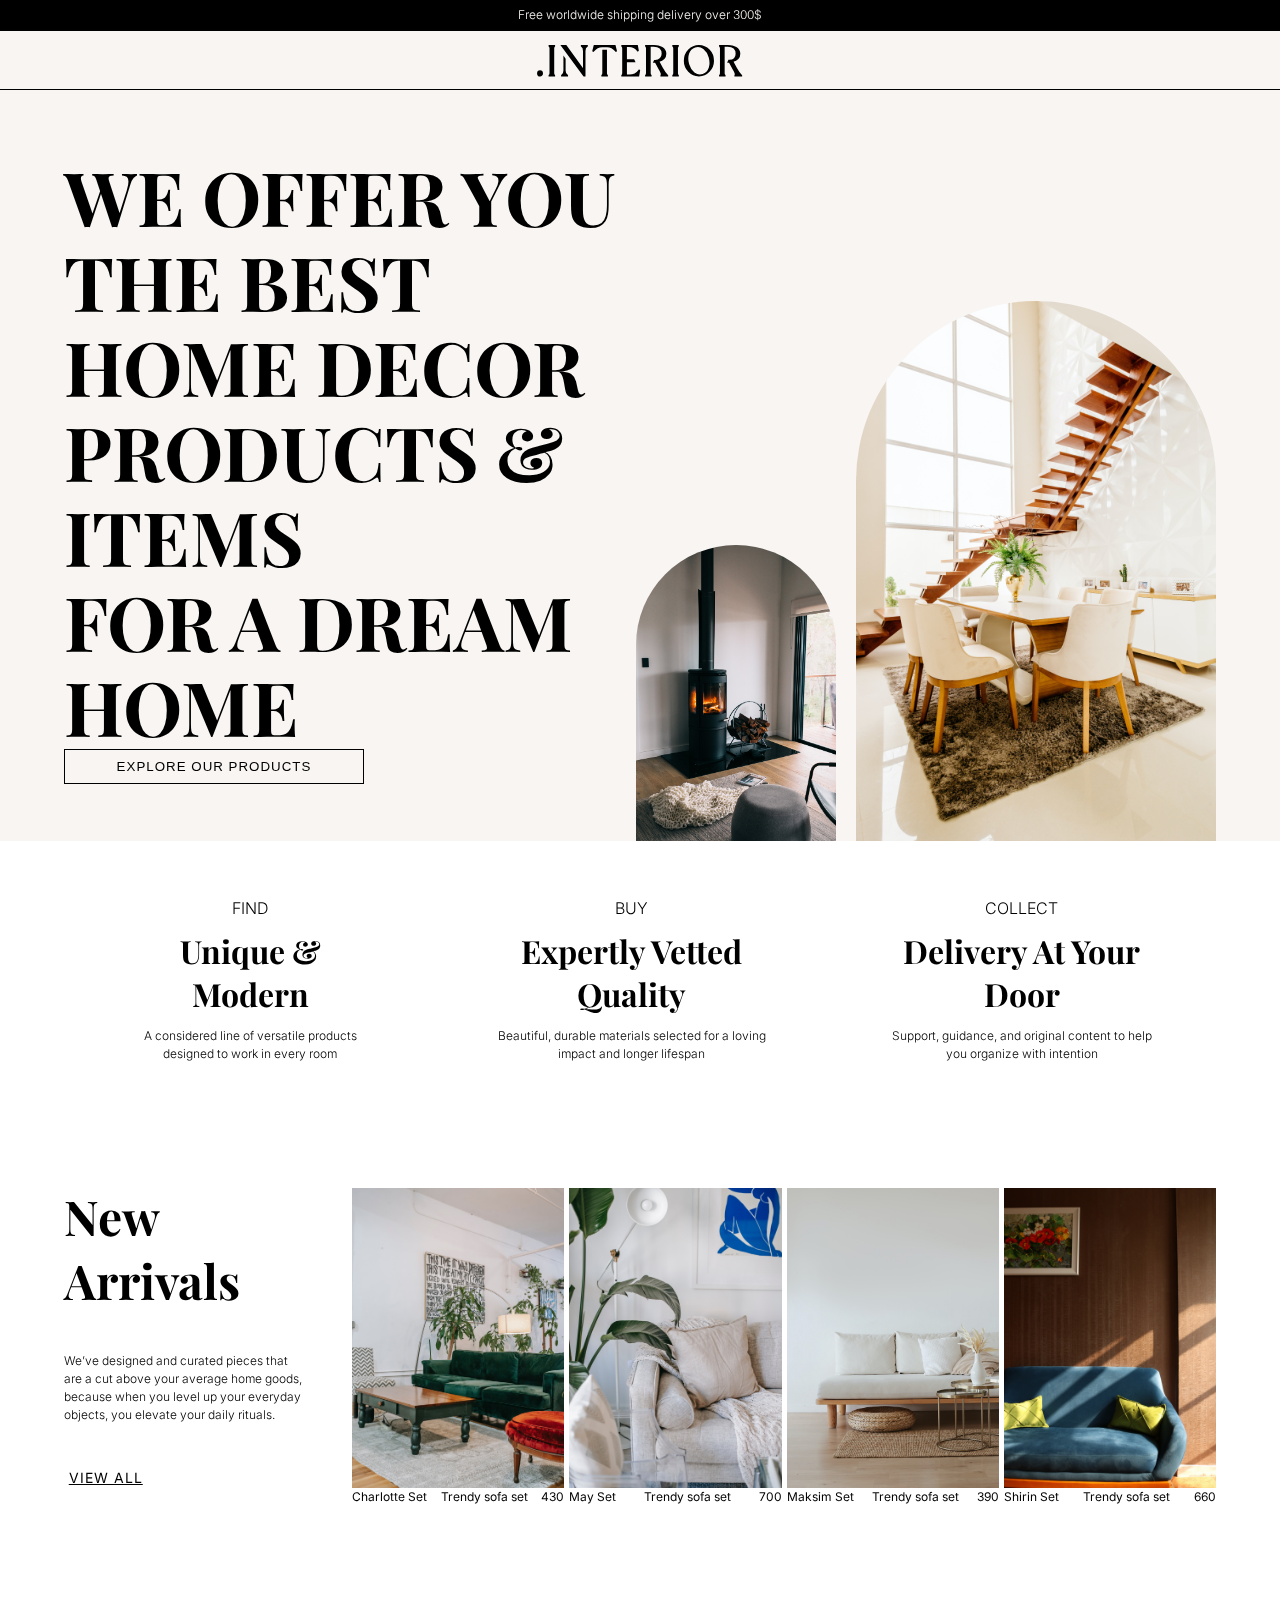
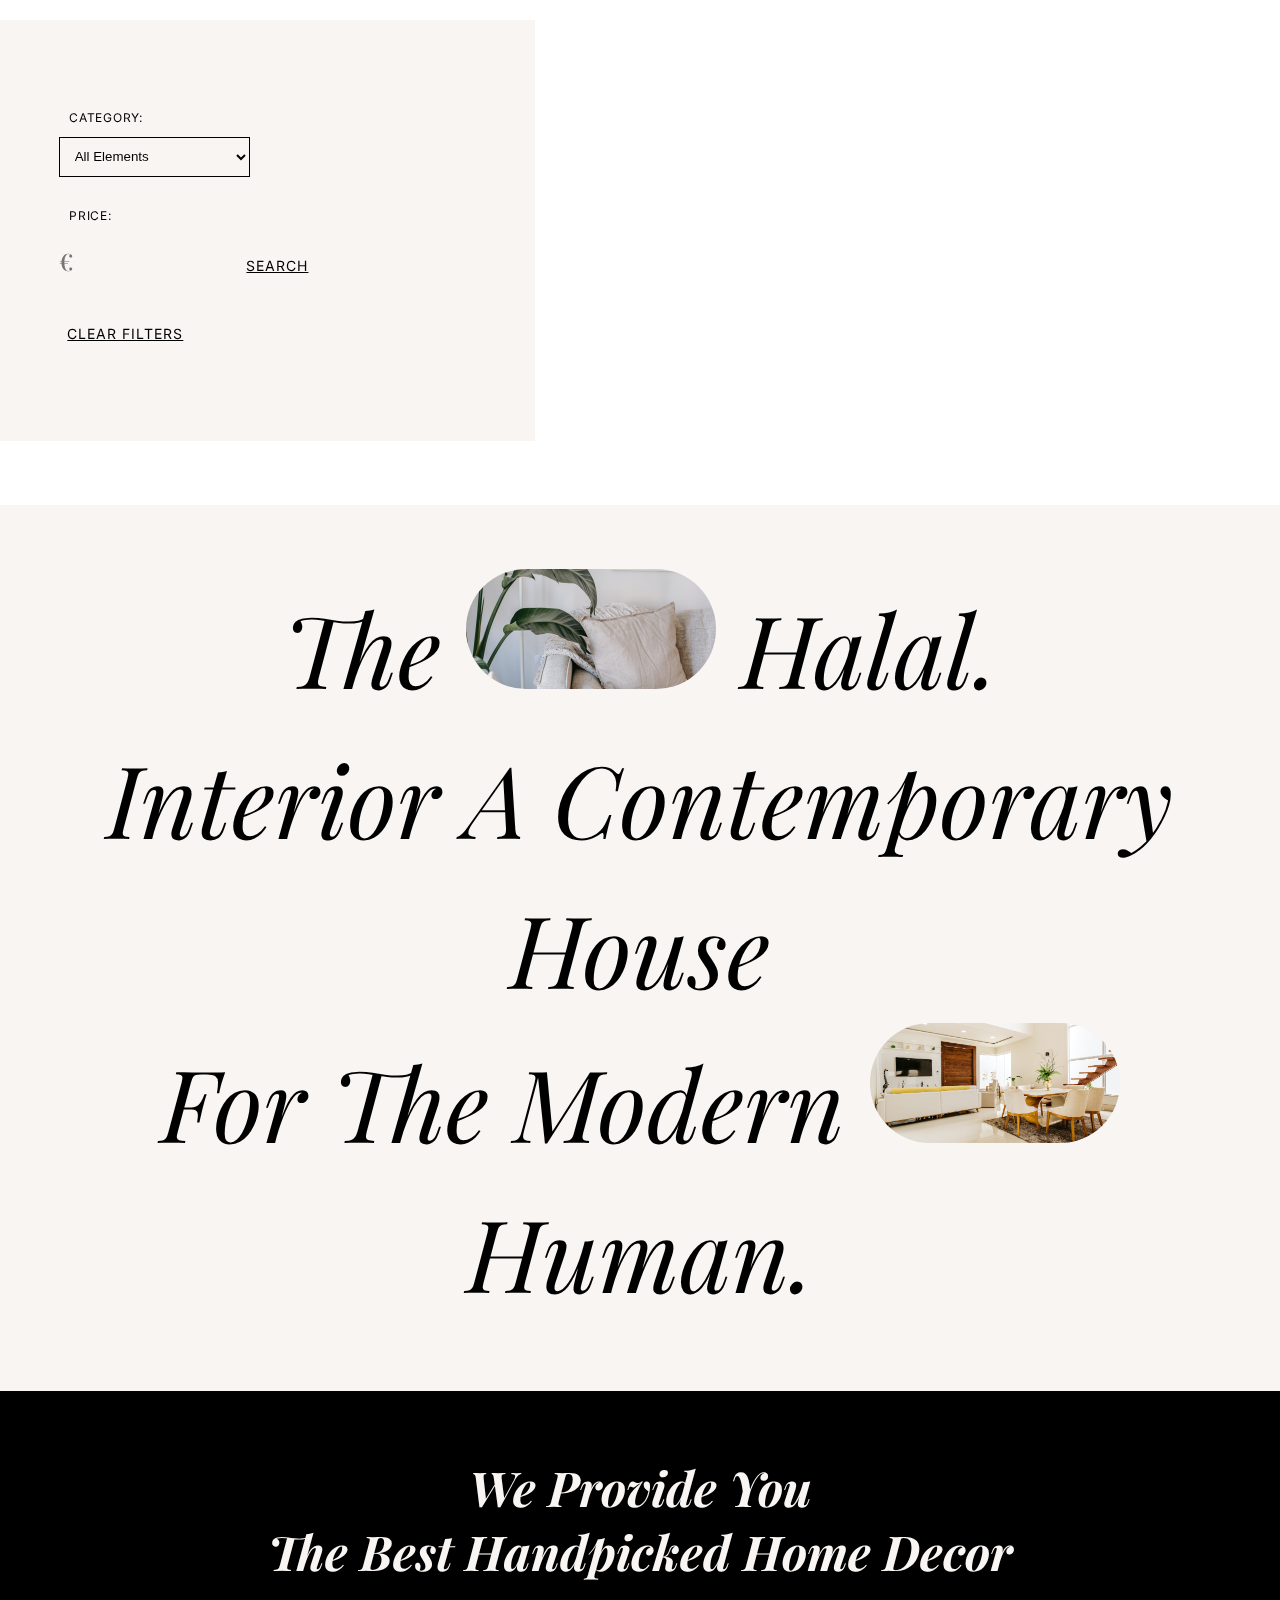
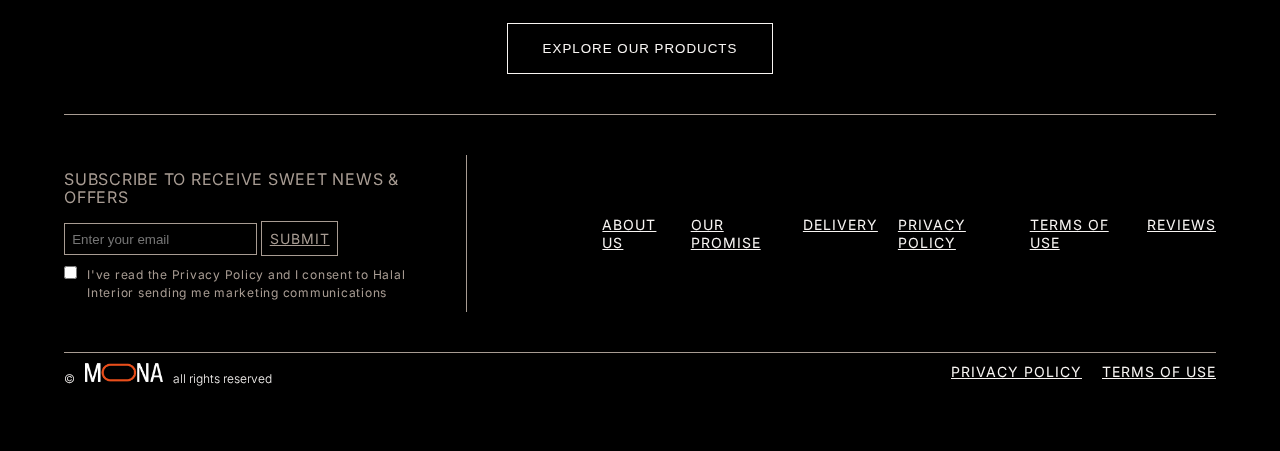
==== project/index.html @ 543598f4 "add advances in responsive and JS" ====
<!DOCTYPE html>
<html lang="en">

<head>
    <meta charset="UTF-8">
    <meta name="viewport" content="width=device-width, initial-scale=1.0">
    <title>.INTERIOR</title>
    <link rel="stylesheet" href="./styles.css">
    <link rel="preconnect" href="https://fonts.googleapis.com">
    <link rel="preconnect" href="https://fonts.gstatic.com" crossorigin>
    <link href="https://fonts.googleapis.com/css2?family=Playfair+Display:ital,wght@0,500;0,600;1,600&display=swap"
        rel="stylesheet">
    <link rel="preconnect" href="https://fonts.googleapis.com">
    <link rel="preconnect" href="https://fonts.gstatic.com" crossorigin>
    <link href="https://fonts.googleapis.com/css2?family=Inter:wght@100;200;300;400;500;600;700;800;900&display=swap"
        rel="stylesheet">
</head>

<body>

    <header id="header">
        <div id="preheader">
            <p>Free worldwide shipping delivery over 300$</p>
        </div>
        <div id="header-menu">
            <img id="interior-logo" src="./assets/img/Logo/Logo.svg" alt=".Interior-logo">
        </div>
    </header>
 
    <section class="sections" id="main-claim">
        <div id="main-claim-texts">
            <h1>We offer you <br> the best home decor products & items <br> for a dream home</h1>
            <button class="button-a">Explore our products</button>
        </div>
        <div id="main-claim-images">
            <div class="main-claim-img">
                <img class="main-claim-image" id="mc-image-01" src="./assets/img/product-img/acc-for-the-room/pexels-rachel-claire-4825713.jpg "
                alt="arch-image-01">
            </div>
            
            <img class="main-claim-image" src="./assets/img/product-img/kitchem-items/pexels-jonathan-borba-5570224.jpg" alt="arch-image-02">
        </div>
    </section>

    <section class="sections" id="section-principles">
        <div id="principle-01" class="principle">
            <p class="principle-main-title">Find</p>
            <h3 class="principle-h3">Unique & modern</h3>
            <p class="principle-p">A considered line of versatile products designed to work in every room</p>
        </div>
        <div id="principle-02" class="principle">
            <p class="principle-main-title">Buy</p>
            <h3 class="principle-h3">Expertly vetted quality</h3>
            <p class="principle-p">Beautiful, durable materials selected for a loving impact and longer lifespan</p>
        </div>
        <div id="principle-03" class="principle">
            <p class="principle-main-title">Collect</p>
            <h3 class="principle-h3">Delivery at your door</h3>
            <p class="principle-p">Support, guidance, and original content to help you organize with intention</p>
        </div>
    </section>

    <section class="sections" id="new-arrivals">
        <div id="na-section-title">
            <h2>New Arrivals</h2>
            <p>We’ve designed and curated pieces that are a cut above your average home goods, because when you level up
                your everyday objects, you elevate your daily rituals.</p>
            <button class="filter-button">VIEW ALL</button>
        </div>

        <div id="new-arrivals-products">
            <!-- <div class="product">
                <img class="product-image" src="./assets/img/pexels-jonathan-borba-5570224.jpg" alt="">
                <div class="mascara"></div>
                <div class="product-info">
                    <p class="name">Product Name</p>
                    <p class="category">product category</p>
                    <p class="price">product price</p>
                </div>
            </div>
            <div class="product">
                <img class="product-image" src="./assets/img/pexels-jonathan-borba-5570224.jpg" alt="">
                <div class="mascara"></div>
                <div class="product-info">
                    <p class="name">Product Name</p>
                    <p class="category">product category</p>
                    <p class="price">product price</p>
                </div>
            </div>
            <div class="product">
                <img class="product-image" src="./assets/img/pexels-jonathan-borba-5570224.jpg" alt="">
                <div class="mascara"></div>
                <div class="product-info">
                    <p class="name">Product Name</p>
                    <p class="category">product category</p>
                    <p class="price">product price</p>
                </div>
            </div>
            <div class="product">
                <img class="product-image" src="./assets/img/pexels-jonathan-borba-5570224.jpg" alt="">
                <div class="mascara"></div>
                <div class="product-info">
                    <p class="name">Product Name</p>
                    <p class="category">product category</p>
                    <p class="price">product price</p>
                </div>
            </div> -->
        </div>
    </section>

    <section class="sections" id="products-filter">
        <div id="filter-menu">
            <div id="category-filter" class="filter-menu-element">
                <p class="filter-name">Category:</p>
                <section>
                    <select name="Select-Category" id="select-category">
                        <option value="all-elements" class="filter-element">All Elements</option>
                        <option value="Trendy sofa set" class="filter-element">Trendy sofa set</option>
                        <option value="Minimal & modern chairs" class="filter-element">Minimal & modern chairs</option>
                        <option value="Accessories for the room" class="filter-element">Accessories for the room</option>
                        <option value="Kitchen items" class="filter-element">Kitchen items</option>
                        <option value="Outdoor decor" class="filter-element">Outdoor decor</option>
                    </select>
                </section>
            </div>
            <div id="price-filter" class="filter-menu-element">
                <p class="filter-name">Price:</p>
                <input type="number" id="price-input" placeholder="€" min="0">
                <button class="filter-button" id="search-button">Search</button>
            </div>
            <div id="clear-filter" class="filter-menu-element">
                <button class="filter-button">Clear Filters</button>
            </div>
        </div>
        <div id="filter-products">

            <!-- <div class="product">
                <img class="product-image" src="./assets/img/pexels-jonathan-borba-5570224.jpg" alt="">
                <div class="mascara"></div>
                <div class="product-info">
                    <p class="name">Product Name</p>
                    <p class="category">product category</p>
                    <p class="price">product price</p>
                </div>
            </div>

            <div class="product">
                <img class="product-image" src="./assets/img/pexels-jonathan-borba-5570224.jpg" alt="">
                <div class="mascara"></div>
                <div class="product-info">
                    <p class="name">Product Name</p>
                    <p class="category">product category</p>
                    <p class="price">product price</p>
                </div>
            </div>

            <div class="product">
                <img class="product-image" src="./assets/img/pexels-jonathan-borba-5570224.jpg" alt="">
                <div class="mascara"></div>
                <div class="product-info">
                    <p class="name">Product Name</p>
                    <p class="category">product category</p>
                    <p class="price">product price</p>
                </div>
            </div>

            <div class="product">
                <img class="product-image" src="./assets/img/pexels-jonathan-borba-5570224.jpg" alt="">
                <div class="mascara"></div>
                <div class="product-info">
                    <p class="name">Product Name</p>
                    <p class="category">product category</p>
                    <p class="price">product price</p>
                </div>
            </div>

            <div class="product">
                <img class="product-image" src="./assets/img/pexels-jonathan-borba-5570224.jpg" alt="">
                <div class="mascara"></div>
                <div class="product-info">
                    <p class="name">Product Name</p>
                    <p class="category">product category</p>
                    <p class="price">product price</p>
                </div>
            </div>

            <div class="product">
                <img class="product-image" src="./assets/img/pexels-jonathan-borba-5570224.jpg" alt="">
                <div class="mascara"></div>
                <div class="product-info">
                    <p class="name">Product Name</p>
                    <p class="category">product category</p>
                    <p class="price">product price</p>
                </div>
            </div>

            <div class="product">
                <img class="product-image" src="./assets/img/pexels-jonathan-borba-5570224.jpg" alt="">
                <div class="mascara"></div>
                <div class="product-info">
                    <p class="name">Product Name</p>
                    <p class="category">product category</p>
                    <p class="price">product price</p>
                </div>
            </div>

            <div class="product">
                <img class="product-image" src="./assets/img/pexels-jonathan-borba-5570224.jpg" alt="">
                <div class="mascara"></div>
                <div class="product-info">
                    <p class="name">Product Name</p>
                    <p class="category">product category</p>
                    <p class="price">product price</p>
                </div>
            </div>

            <div class="product">
                <img class="product-image" src="./assets/img/pexels-jonathan-borba-5570224.jpg" alt="">
                <div class="mascara"></div>
                <div class="product-info">
                    <p class="name">Product Name</p>
                    <p class="category">product category</p>
                    <p class="price">product price</p>
                </div>
            </div>

            <div class="product">
                <img class="product-image" src="./assets/img/pexels-jonathan-borba-5570224.jpg" alt="">
                <div class="mascara"></div>
                <div class="product-info">
                    <p class="name">Product Name</p>
                    <p class="category">product category</p>
                    <p class="price">product price</p>
                </div>
            </div>

            <div class="product">
                <img class="product-image" src="./assets/img/pexels-jonathan-borba-5570224.jpg" alt="">
                <div class="mascara"></div>
                <div class="product-info">
                    <p class="name">Product Name</p>
                    <p class="category">product category</p>
                    <p class="price">product price</p>
                </div>
            </div>

            <div class="product">
                <img class="product-image" src="./assets/img/pexels-jonathan-borba-5570224.jpg" alt="">
                <div class="mascara"></div>
                <div class="product-info">
                    <p class="name">Product Name</p>
                    <p class="category">product category</p>
                    <p class="price">product price</p>
                </div>
            </div> -->

        </div>
    </section>

    <!-- <section class="sections" id="categories-hover"> -->
        <!-- para más tarde -->
    <!-- </section> -->

    <section class="sections" id="text-n-images">
        <p>The
            <span class="p-span">
                <img class="span-image" src="./assets/img/product-img/trendy-sofa-set/pexels-charlotte-may-5825720.jpg" alt="">
            </span>
            Halal.<br> Interior A Contemporary House <br>For The Modern
            <span class="p-span">
                <img class="span-image" src="./assets/img/pexels-jonathan-borba-5570230.jpg" alt="">
            </span>
            Human.
        </p>
    </section>

    <footer>
        <div id="footer-claim">
            <h3>We provide you <br> the best handpicked home decor</h3>
            <button class="button-a">Explore our products</button>
        </div>

        <div id="footer-links">
            <div id="subscribe-group">
                <p>Subscribe to receive sweet news & offers</p>
                <div class="subscribe">
                    <input type="text" placeholder="Enter your email">
                    <!-- <button class="subscribe-button">Submit</button> -->
                    <input class="subscribe-button" type="submit" value="Submit">
                </div>
                
                <div id="privacy-confirmation">
                    <input type="checkbox">
                    <p>I've read the Privacy Policy and I consent to Halal Interior sending me marketing communications</p>
                </div>
            </div>
            <div id="links-group">
                <ul id="link-list">
                    <li class="li-element-footer"><a class="link-element-footer" href="">About Us</a></li>
                    <li class="li-element-footer"><a class="link-element-footer" href="">Our Promise</a></li>
                    <li class="li-element-footer"><a class="link-element-footer" href="">Delivery</a></li>
                    <li class="li-element-footer"><a class="link-element-footer" href="">Privacy Policy</a></li>
                    <li class="li-element-footer"><a class="link-element-footer" href="">Terms Of Use</a></li>
                    <li class="li-element-footer"><a class="link-element-footer" href="">Reviews</a></li>
                </ul>
            </div>
        </div>

        <div id="footer-end">
            <p>© <a class="moona" href="https://ohmoona.com/"><img src="/project/assets/img/moona_bl_r.png" alt=""></a>  all rights reserved</p>
            <div id="privacy-terms">
                <a href="">Privacy Policy</a>
                <a href="">Terms Of Use</a>
            </div>
        </div>

    </footer>

    <script src="./main.js"></script>
</body>

</html>
---- project/styles.css ----
* {
    box-sizing: border-box;
    margin: 0;
    padding: 0;
}

::selection {
    background: #E7FF0F;
    color: black;
}


:root {
    --cream: #f8f5f3;
    --black: #000000;
    --dark-cream: #A89C93;
    --lime: #E7FF0F;
    --transition-time: .3s;
}

#header {
    background-color: var(--cream);
    display: flex;
    flex-direction: column;
    justify-content: center;
    align-items: center;
}

#preheader {
    background-color: var(--black);
    color: var(--cream);
    padding: 0.5%;
    width: 100%;
    margin: auto;
    display: flex;
    justify-content: center;
}

#header-menu {
    padding: 1%;
    border-bottom: 1px solid var(--black);
    width: 100%;
    display: flex;
    justify-content: center;
}

.sections {
    padding: 5%;
}

#main-claim {
    display: flex;
}

h1 {
    font-family: 'Playfair Display', serif;
    font-size: 75px;
    text-transform: uppercase;
    line-height: 85px;
}

.button-a {
    padding: 1.5% 3%;
    border-radius: 0;
    background-color: transparent;
    border: 1px solid black;
    color: black;
    text-transform: uppercase;
    font-weight: 500;
    letter-spacing: 1px;
    max-width: 300px;
    transition: var(--transition-time);
}

.button-a:hover {
    cursor: pointer;
    background-color: var(--lime);
    border: 1px solid black;
    color: black;

}

#main-claim-texts {
    display: flex;
    flex-direction: column;
    justify-content: space-around;
    padding-bottom: 5%;
}

#main-claim {
    background-color: var(--cream);
    padding: 5% 5% 0 5%;
}

.main-claim-img {
    display: flex;
    justify-content: flex-end;
    align-items: flex-end;
}

#main-claim-images {
    display: flex;
    gap: 20px;
    align-items: flex-end;
}

#mc-image-01 {
    width: 200px;
}

.main-claim-image {
    width: 360px;
    border-top-left-radius: 300px;
    border-top-right-radius: 300px;
}

#section-principles {
    display: flex;
    justify-content: center;
    align-items: center;
    padding: 0 5%;
}

.principle {
    display: flex;
    flex-direction: column;
    justify-content: center;
    align-items: center;
    padding: 5%;
    gap: 12px;
}

.principle-main-title {
    font-family: 'Inter', sans-serif;
    text-transform: uppercase;
    font-size: 16px;
}

.principle-h3 {
    font-family: 'Playfair Display', serif;
    font-size: 32px;
    text-transform: capitalize;
    /* font-variant: small-caps; */
    text-align: center;
}

p {
    font-family: 'Inter', sans-serif;
    font-weight: 300;
    font-size: 12px;
    text-align: left;
    line-height: 18px;
}

.principle-p {
    font-family: 'Inter', sans-serif;
    font-weight: 300;
    font-size: 12px;
    text-align: center;
    line-height: 18px;
}

#new-arrivals {
    display: flex;
    align-items: center;
    gap: 50px;
}

h2 {
    font-family: 'Playfair Display', serif;
    font-size: 48px;
    text-transform: capitalize;
    /* font-variant: small-caps; */
    text-align: left;
}

#na-section-title {
    display: flex;
    flex-direction: column;
    gap: 40px;
    max-width: 25%;
}

#new-arrivals-products {
    display: flex;
    justify-content: space-between;
    gap: 5px;
    max-width: 75%;

}

a {
    font-family: 'Inter', sans-serif;
    font-weight: 200;
    text-transform: uppercase;
    font-size: 14px;
    text-align: left;
    line-height: 18px;
    font-weight: 400;
    letter-spacing: 1px;
    text-decoration: underline;
    color: var(--black);
}

.product {
    width: 250px;
    height: 300px;
    position: relative;
}

.product:hover {
    cursor: pointer;
}

.product-image {
    width: 100%;
    height: 100%;
    object-fit: cover;
    display: block;
}

.mascara {
    width: 100%;
    height: 0px;
    background-color: var(--lime);
    transition: .5s cubic-bezier(0, .17, 0, 1);
    position: absolute;
    bottom: 0;
    left: 0;
    z-index: 300;
    mix-blend-mode: color;
}

.product:hover .mascara {
    height: 300px;
}

.product-info {
    display: flex;
    align-items: center;
    justify-content: space-between;
}

.product-info p {
    font-weight: 400;
}

#products-filter {
    display: flex;
    gap: 25px;
    padding-left: 0;
    padding-right: 100px;
}

#select-category {
    background-color: transparent;
    border: 1px solid black;
    padding: .8em;
}

#filter-menu {
    background-color: var(--cream);
    padding: 5%;
    /* width: 1000px; */
    min-width: 420px;
    height: 100%;
}

.filter-menu-element {
    margin: 30px 0;
}

.filter-button {
    font-family: 'Inter', sans-serif;
    font-weight: 200;
    text-transform: uppercase;
    font-size: 14px;
    text-align: left;
    line-height: 18px;
    font-weight: 400;
    letter-spacing: 1px;
    text-decoration: underline;
    color: var(--black);
    border-style: none;
    background-color: transparent;
    padding: 2%;
    transition: var(--transition-time);
}

.filter-button:hover {
    cursor: pointer;
    transform: translateY(-8px);

}

.filter-name {
    font-family: 'Inter', sans-serif;
    font-weight: 400;
    font-size: 12px;
    text-align: left;
    line-height: 18px;
    text-transform: uppercase;
    text-indent: 10px;
    margin: 10px 0;
    letter-spacing: 0.75px;
}

.filter-element {
    list-style: none;
    background-color: transparent;
    border: 1px solid black;
}

.filter-element button {
    color: var(--dark-cream);
    text-align: left;
    font-variant-numeric: lining-nums proportional-nums;
    font-family: Playfair Display;
    font-size: 24px;
    font-style: normal;
    font-weight: 500;
    line-height: normal;
    background-color: transparent;
    border: none;
    margin: 10px 0;
}

#price-filter input {
    color: var(--dark-cream);
    text-align: left;
    font-variant-numeric: lining-nums proportional-nums;
    font-family: Playfair Display;
    font-size: 24px;
    font-style: normal;
    font-weight: 500;
    line-height: normal;
    background-color: transparent;
    border: transparent;
    margin: 10px 50px 10px 0;
    width: 30%;
}

/* #price-input::after {
    content: "€";
} */

#price-input:focus {
    border: solid 0px var(--dark-cream);
    background-color: var(--cream);
}

#filter-products {
    display: grid;
    grid-template-columns: repeat(4, 1fr);
    gap: 50px;
}

.category {
    text-align: center;
}

.price {
    text-align: right;
}

#text-n-images {
    background-color: var(--cream);

}

#text-n-images>p {
    font-family: 'Playfair Display', serif;
    font-size: 100px;
    font-style: italic;
    text-transform: capitalize;
    line-height: 150px;
    text-align: center;
}

.p-span {
    display: inline-block;
    width: 250px;
    border-radius: 100px;
    margin-bottom: -50px;
}

.p-span img {
    width: 100%;
    height: 120px;
    object-fit: cover;
    border-radius: 150px;
    transition: .5s cubic-bezier(.81, 0, .16, .98);
}

.p-span img:hover {
    transform: rotate(-10deg);
}

footer {
    background-color: var(--black);
    padding: 5%;
}

#footer-claim {
    display: flex;
    flex-direction: column;
    justify-content: center;
    align-items: center;
    gap: 40px;
}

footer h3 {
    font-family: 'Playfair Display', serif;
    font-style: italic;
    font-size: 48px;
    text-transform: capitalize;
    text-align: center;
    color: var(--cream);
}

#footer-claim button {
    padding: 1.5% 3%;
    border-radius: 0;
    background-color: transparent;
    border: 1px solid var(--cream);
    color: var(--cream);
}

#footer-claim button:hover {
    cursor: pointer;
    background-color: var(--lime);
    border: 1px solid white;
    color: black;
}

#footer-links {
    display: flex;
    justify-content: space-between;
    align-items: center;
    gap: 40px;
    margin-top: 40px;
    padding: 40px 0;
    border-top: solid 1px var(--dark-cream);
    border-bottom: solid 1px var(--dark-cream);
}

#subscribe-group {
    display: flex;
    flex-direction: column;
    width: 35%;
    /* margin: 0 50px 40px 0; */
    border-right: solid 0.5px var(--dark-cream);
    padding-right: 40px;
}

#privacy-confirmation {
    display: flex;
    justify-content: left;
    align-items: first baseline;
    gap: 10px;
    margin: 10px 0;
}

#privacy-confirmation p {
    font-family: 'Inter', sans-serif;
    font-weight: 400;
    font-size: 12px;
    text-align: left;
    line-height: 18px;
    /* text-transform: uppercase; */
    /* margin: 15px 0; */
    letter-spacing: 0.75px;
    color: var(--dark-cream);
}

#subscribe-group>p {
    font-family: 'Inter', sans-serif;
    font-weight: 400;
    font-size: 16px;
    text-align: left;
    line-height: 18px;
    text-transform: uppercase;
    margin: 15px 0;
    letter-spacing: 0.75px;
    color: var(--dark-cream);
}

.subscribe>input {
    background-color: transparent;
    border: 1px solid var(--dark-cream);
    color: var(--dark-cream);
    padding: 2%;
}

.subscribe-button {
    font-family: 'Inter', sans-serif;
    font-weight: 200;
    text-transform: uppercase;
    font-size: 14px;
    text-align: left;
    line-height: 18px;
    font-weight: 400;
    letter-spacing: 1px;
    text-decoration: underline;
    color: var(--dark-cream);
    border-style: none;
    background-color: transparent;
    padding: 2%;
    transition: .5s;
}

.subscribe-button:hover {
    cursor: pointer;
    transform: translateY(-8px);
}

.link-element-footer:hover {
    cursor: pointer;
    color: var(--lime);
}

#footer-end {
    padding-top: 10px;
}

.moona img {
    width: 15%;
    padding: 0 1.2%;
}

.li-element-footer {
    list-style: none;
    display: inline-block;
    margin: 20px 0 20px 20px;
    transition: var();
}

#link-list {
    display: flex;
    justify-content: space-between;
}

#links-group {
    width: 55%;
}

.link-element-footer {
    color: var(--cream);
}

#footer-end {
    color: var(--cream);
    display: flex;
    justify-content: space-between;
}

#privacy-terms {
    display: flex;
    flex-direction: row;

}

#privacy-terms a:hover {
    cursor: pointer;
    color: var(--lime);
}

#privacy-terms a {
    color: var(--cream);
    display: flex;
    /* gap: 20px; */
    margin-left: 20px;
}


/* 
Aquí empiezan las media queries 
*/

@media screen and (max-width:1600px) {
    #filter-products {
        padding: 30px;
        display: grid;
        grid-template-columns: repeat(3, 1fr);
        gap: 50px;
    }
}


@media screen and (max-width:950px) {

    .sections {
        padding: 4%;
    }



    #main-claim {
        flex-direction: column;

    }

    #main-claim-texts {
        justify-content: center;
        align-items: center;
    }

    #main-claim-texts h1 {
        font-size: 70px;
        text-align: center;
        margin-bottom: 2rem;
    }

    #main-claim-images {
        justify-content: center;
    }

    .button-a {
        font-size: 12px;
    }



    .principle-h3 {
        font-size: 25px;
    }



    #new-arrivals-products {
        flex-wrap: wrap;
        gap: 20px;
    }



    /* Products */
    #products-filter {
        flex-direction: column;
        padding-right: 0;
    }

    #filter-menu {
        width: 100%;
        margin: 0;
        padding: 4%;
        display: flex;
        justify-content: space-around;
        align-items: flex-end;

    }

    #price-filter input {
        margin: 5px;
    }

    #filter-products {
        padding: 30px;
        display: grid;
        grid-template-columns: repeat(3, 1fr);
        gap: 50px;
    }

    .product {
        width: 230px;
        height: 280px;
    }

    .product:hover .mascara {
        height: 280px;
    }


    #text-n-images>p {
        font-size: 45px;
        line-height: 80px;
    }

    .p-span img {
        height: 90px;
    }



    #footer-claim h3 {
        font-size: 30px;
    }

    .link-element-footer {
        font-size: 12px;
    }

    .li-element-footer {
        margin-bottom: 0.3px;
    }

    #link-list {
        flex-direction: column;
    }

    #subscribe-group {
        width: 90%;
    }

}

/* Movil */

@media screen and (max-width:480px) {

    .sections {
        padding: 2%;
    }

    #main-claim-texts h1 {
        font-size: 50px;
        text-align: center;
        margin-bottom: 2rem;
        line-height: 50px;
    }

    #mc-image-01 {
        width: 150px;
        margin-right: -50px;
        z-index: 300;
    }

    .main-claim-image {
        width: 80%;
    }

    .button-a {
        padding: 10px 20px;
    }




    #section-principles {
        flex-direction: column;
        padding: 5%;
    }

    .principle-h3 {
        font-size: 30px;
    }




    #new-arrivals {
        flex-direction: column;
    }

    #na-section-title {
        width: 100%;
        max-width: 100%;
        justify-content: center;
        align-items: center;
    }

    #na-section-title p {
        text-align: center;
    }




    #filter-menu {
        display: flex;
        flex-direction: column;
        justify-content: center;
        align-items: center;
        padding: 2%;
        min-width: auto;
    }

    .filter-menu-element,
    #price-filter input {
        width: 50%;
    }

    #filter-products {
        padding: 15px;
        display: grid;
        grid-template-columns: repeat(2, 1fr);
        gap: 10px;
    }

    .product {
        margin-bottom: 80px;
        width: 180px;
        height: 230px;
    }

    .product-info {
        flex-direction: column;
        justify-content: flex-start;
        align-items: flex-start;
    }

    .product:hover .mascara {
        height: 230px;
    }



    #text-n-images>p {
        font-size: 35px;
        line-height: 50px;
        padding: 20px 10px;
    }

    .p-span {
        display: none;
    }




    #footer-links {
        flex-direction: column;
    }

    #links-group {
        width: 100%;
    }

    #subscribe-group {
        width: 100%;
        border-right: 0;
        border-bottom: solid 0.5px var(--dark-cream);
        padding-bottom: 30px;
    }
}
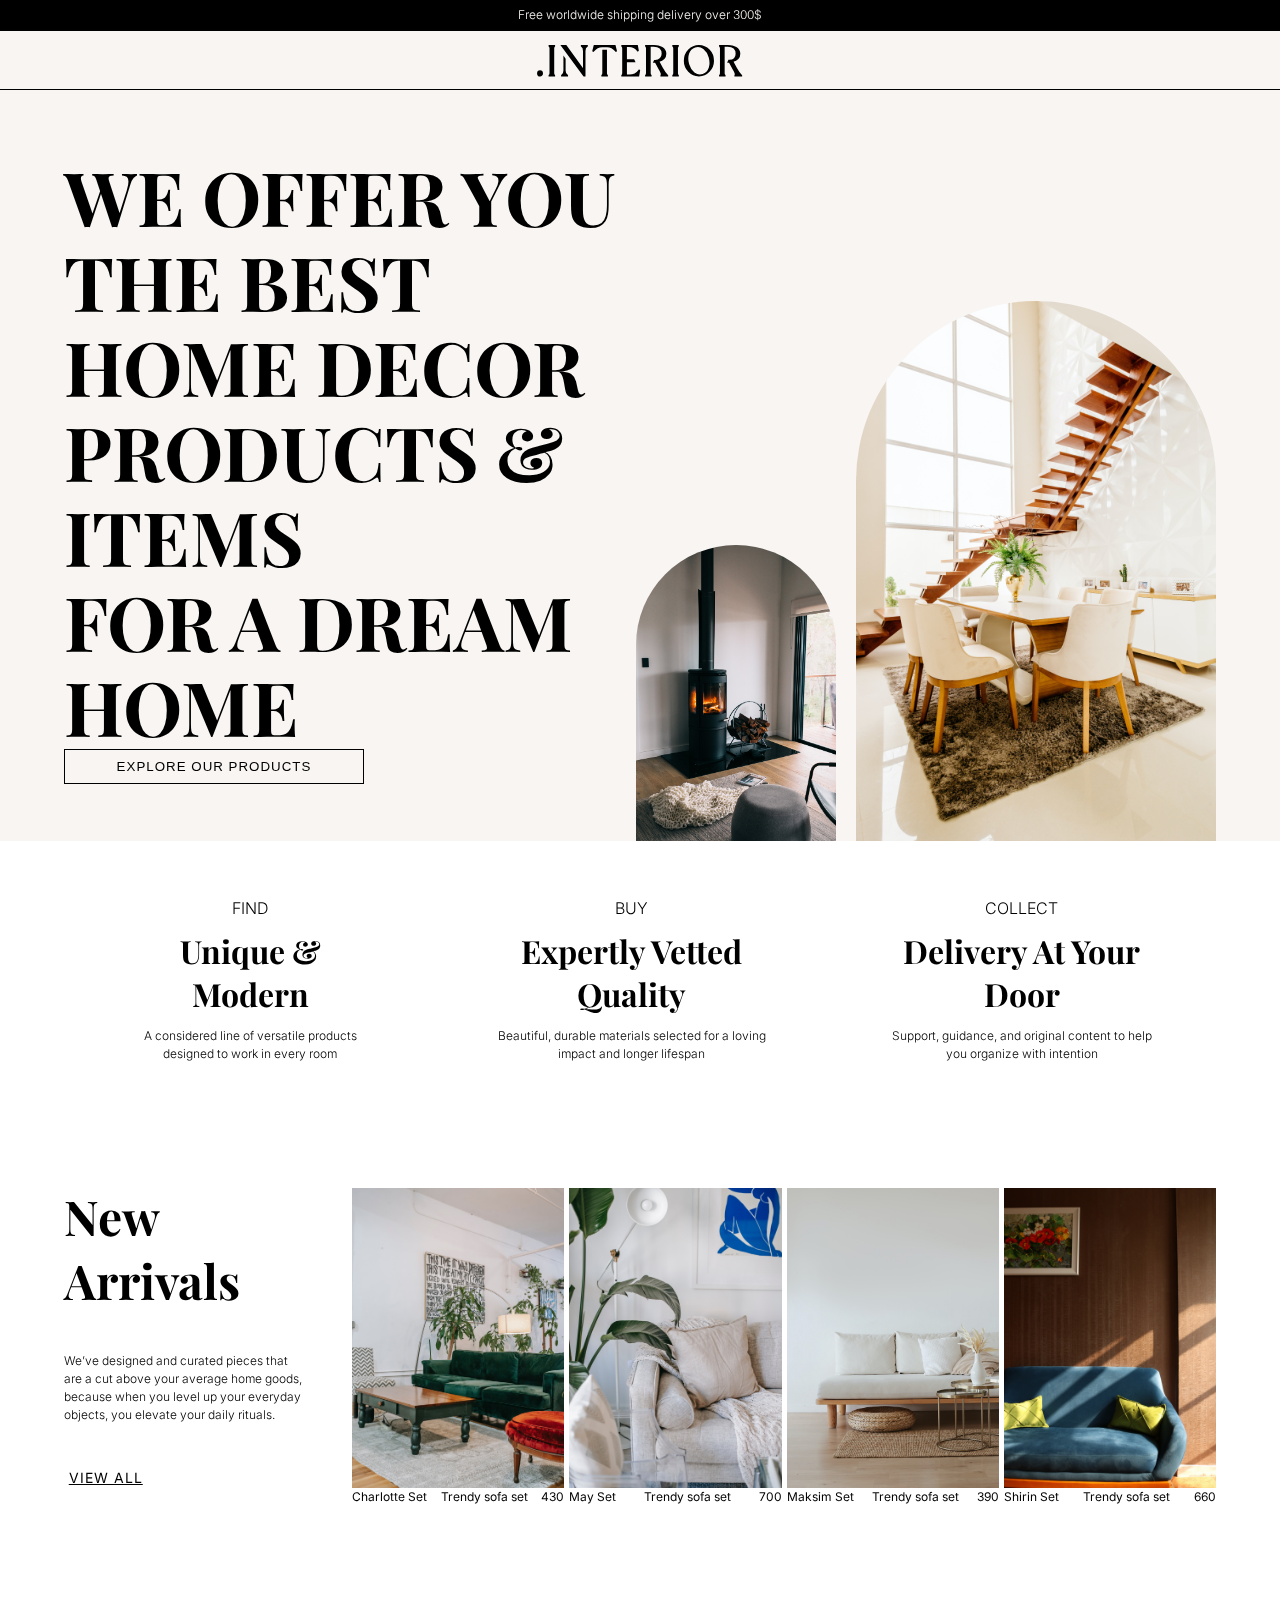
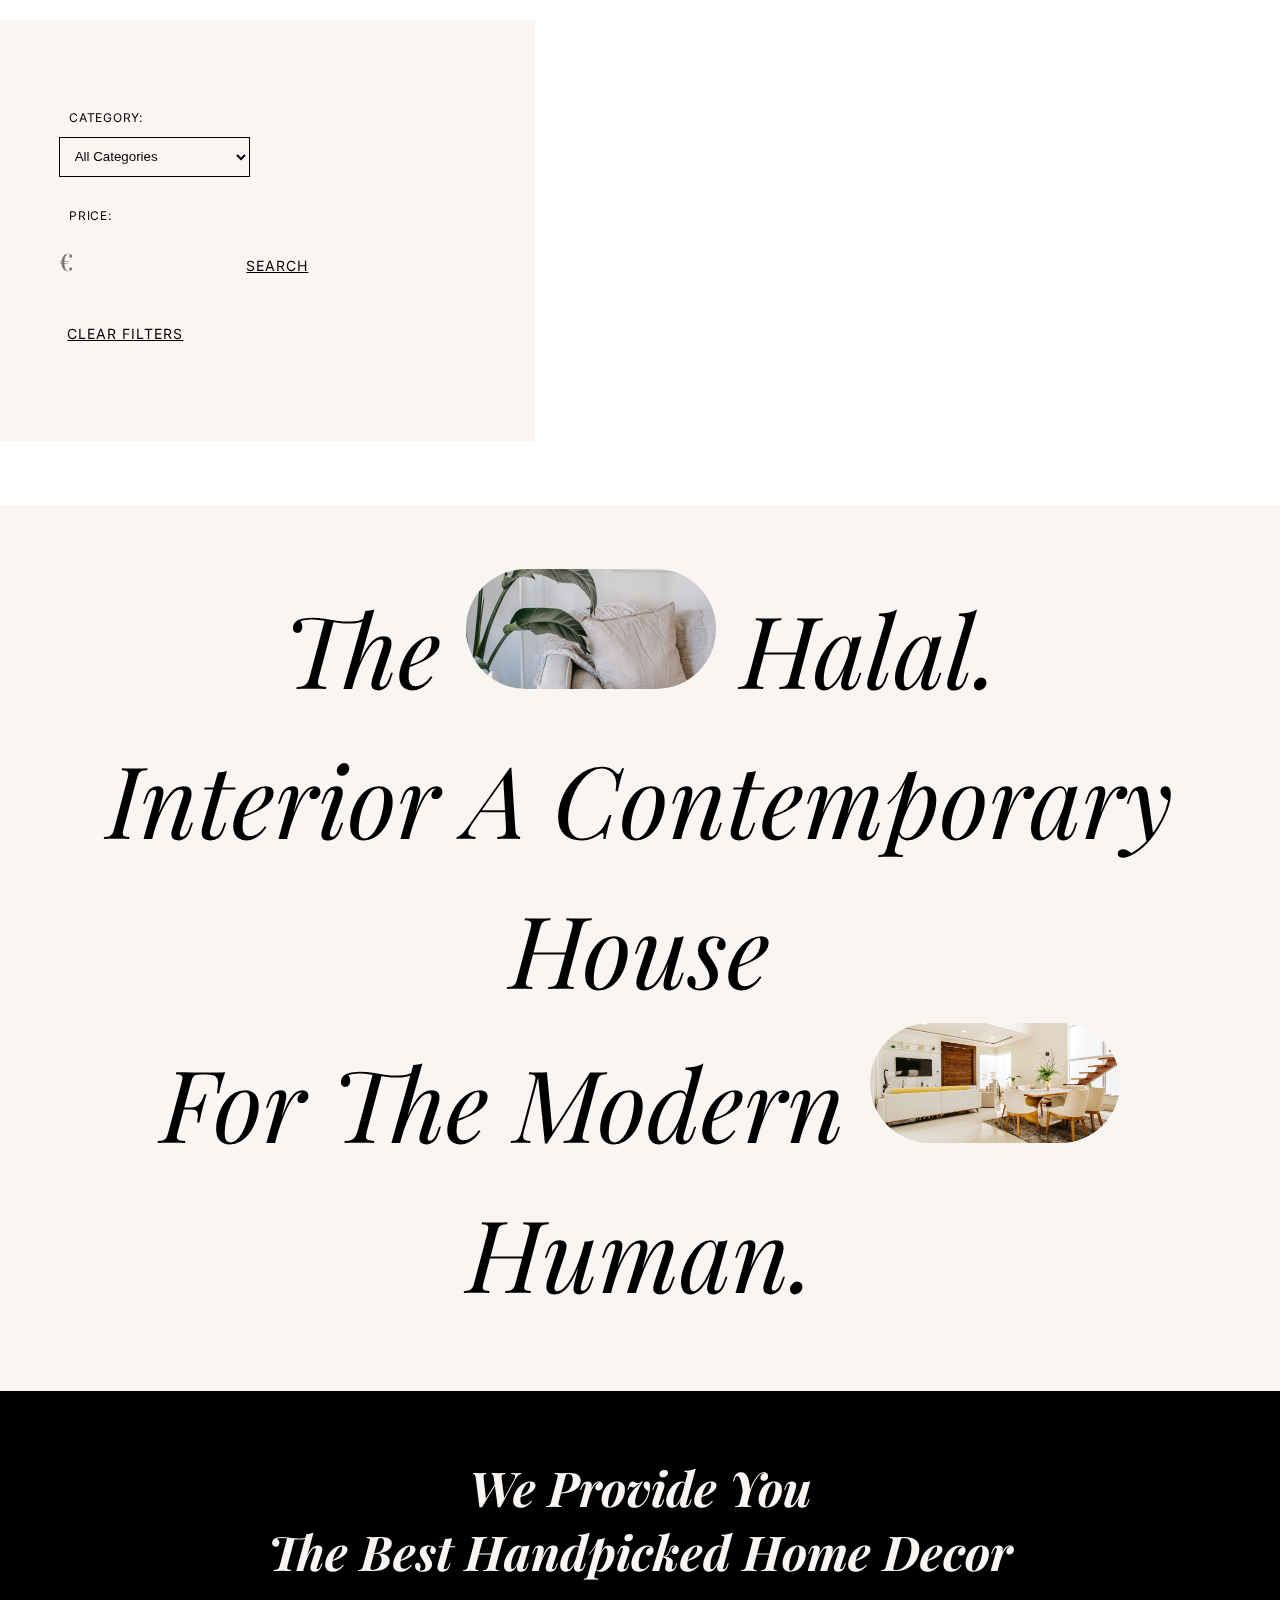
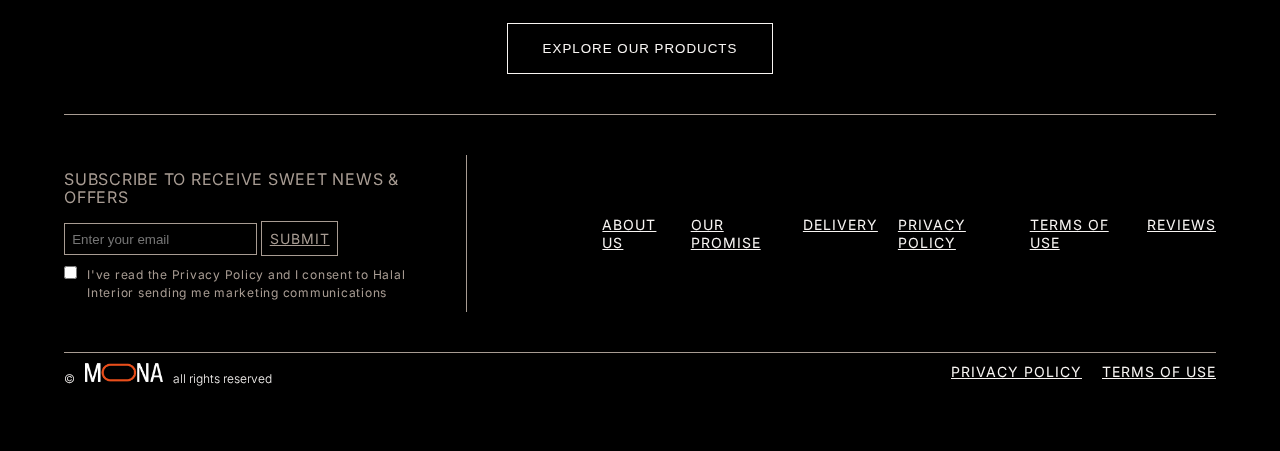
==== commit 69062f7f: "continue JS pending to prepare buttons" ====
--- a/project/index.html
+++ b/project/index.html
@@ -76,35 +76,7 @@
                     <p class="name">Product Name</p>
                     <p class="category">product category</p>
                     <p class="price">product price</p>
-                </div>
-            </div>
-            <div class="product">
-                <img class="product-image" src="./assets/img/pexels-jonathan-borba-5570224.jpg" alt="">
-                <div class="mascara"></div>
-                <div class="product-info">
-                    <p class="name">Product Name</p>
-                    <p class="category">product category</p>
-                    <p class="price">product price</p>
-                </div>
-            </div>
-            <div class="product">
-                <img class="product-image" src="./assets/img/pexels-jonathan-borba-5570224.jpg" alt="">
-                <div class="mascara"></div>
-                <div class="product-info">
-                    <p class="name">Product Name</p>
-                    <p class="category">product category</p>
-                    <p class="price">product price</p>
-                </div>
-            </div>
-            <div class="product">
-                <img class="product-image" src="./assets/img/pexels-jonathan-borba-5570224.jpg" alt="">
-                <div class="mascara"></div>
-                <div class="product-info">
-                    <p class="name">Product Name</p>
-                    <p class="category">product category</p>
-                    <p class="price">product price</p>
-                </div>
-            </div> -->
+                </div> -->
         </div>
     </section>
 
@@ -114,7 +86,7 @@
                 <p class="filter-name">Category:</p>
                 <section>
                     <select name="Select-Category" id="select-category">
-                        <option value="all-elements" class="filter-element">All Elements</option>
+                        <option value="all-categories" class="filter-element">All Categories</option>
                         <option value="Trendy sofa set" class="filter-element">Trendy sofa set</option>
                         <option value="Minimal & modern chairs" class="filter-element">Minimal & modern chairs</option>
                         <option value="Accessories for the room" class="filter-element">Accessories for the room</option>
@@ -135,116 +107,6 @@
         <div id="filter-products">
 
             <!-- <div class="product">
-                <img class="product-image" src="./assets/img/pexels-jonathan-borba-5570224.jpg" alt="">
-                <div class="mascara"></div>
-                <div class="product-info">
-                    <p class="name">Product Name</p>
-                    <p class="category">product category</p>
-                    <p class="price">product price</p>
-                </div>
-            </div>
-
-            <div class="product">
-                <img class="product-image" src="./assets/img/pexels-jonathan-borba-5570224.jpg" alt="">
-                <div class="mascara"></div>
-                <div class="product-info">
-                    <p class="name">Product Name</p>
-                    <p class="category">product category</p>
-                    <p class="price">product price</p>
-                </div>
-            </div>
-
-            <div class="product">
-                <img class="product-image" src="./assets/img/pexels-jonathan-borba-5570224.jpg" alt="">
-                <div class="mascara"></div>
-                <div class="product-info">
-                    <p class="name">Product Name</p>
-                    <p class="category">product category</p>
-                    <p class="price">product price</p>
-                </div>
-            </div>
-
-            <div class="product">
-                <img class="product-image" src="./assets/img/pexels-jonathan-borba-5570224.jpg" alt="">
-                <div class="mascara"></div>
-                <div class="product-info">
-                    <p class="name">Product Name</p>
-                    <p class="category">product category</p>
-                    <p class="price">product price</p>
-                </div>
-            </div>
-
-            <div class="product">
-                <img class="product-image" src="./assets/img/pexels-jonathan-borba-5570224.jpg" alt="">
-                <div class="mascara"></div>
-                <div class="product-info">
-                    <p class="name">Product Name</p>
-                    <p class="category">product category</p>
-                    <p class="price">product price</p>
-                </div>
-            </div>
-
-            <div class="product">
-                <img class="product-image" src="./assets/img/pexels-jonathan-borba-5570224.jpg" alt="">
-                <div class="mascara"></div>
-                <div class="product-info">
-                    <p class="name">Product Name</p>
-                    <p class="category">product category</p>
-                    <p class="price">product price</p>
-                </div>
-            </div>
-
-            <div class="product">
-                <img class="product-image" src="./assets/img/pexels-jonathan-borba-5570224.jpg" alt="">
-                <div class="mascara"></div>
-                <div class="product-info">
-                    <p class="name">Product Name</p>
-                    <p class="category">product category</p>
-                    <p class="price">product price</p>
-                </div>
-            </div>
-
-            <div class="product">
-                <img class="product-image" src="./assets/img/pexels-jonathan-borba-5570224.jpg" alt="">
-                <div class="mascara"></div>
-                <div class="product-info">
-                    <p class="name">Product Name</p>
-                    <p class="category">product category</p>
-                    <p class="price">product price</p>
-                </div>
-            </div>
-
-            <div class="product">
-                <img class="product-image" src="./assets/img/pexels-jonathan-borba-5570224.jpg" alt="">
-                <div class="mascara"></div>
-                <div class="product-info">
-                    <p class="name">Product Name</p>
-                    <p class="category">product category</p>
-                    <p class="price">product price</p>
-                </div>
-            </div>
-
-            <div class="product">
-                <img class="product-image" src="./assets/img/pexels-jonathan-borba-5570224.jpg" alt="">
-                <div class="mascara"></div>
-                <div class="product-info">
-                    <p class="name">Product Name</p>
-                    <p class="category">product category</p>
-                    <p class="price">product price</p>
-                </div>
-            </div>
-
-            <div class="product">
-                <img class="product-image" src="./assets/img/pexels-jonathan-borba-5570224.jpg" alt="">
-                <div class="mascara"></div>
-                <div class="product-info">
-                    <p class="name">Product Name</p>
-                    <p class="category">product category</p>
-                    <p class="price">product price</p>
-                </div>
-            </div>
-
-            <div class="product">
                 <img class="product-image" src="./assets/img/pexels-jonathan-borba-5570224.jpg" alt="">
                 <div class="mascara"></div>
                 <div class="product-info">
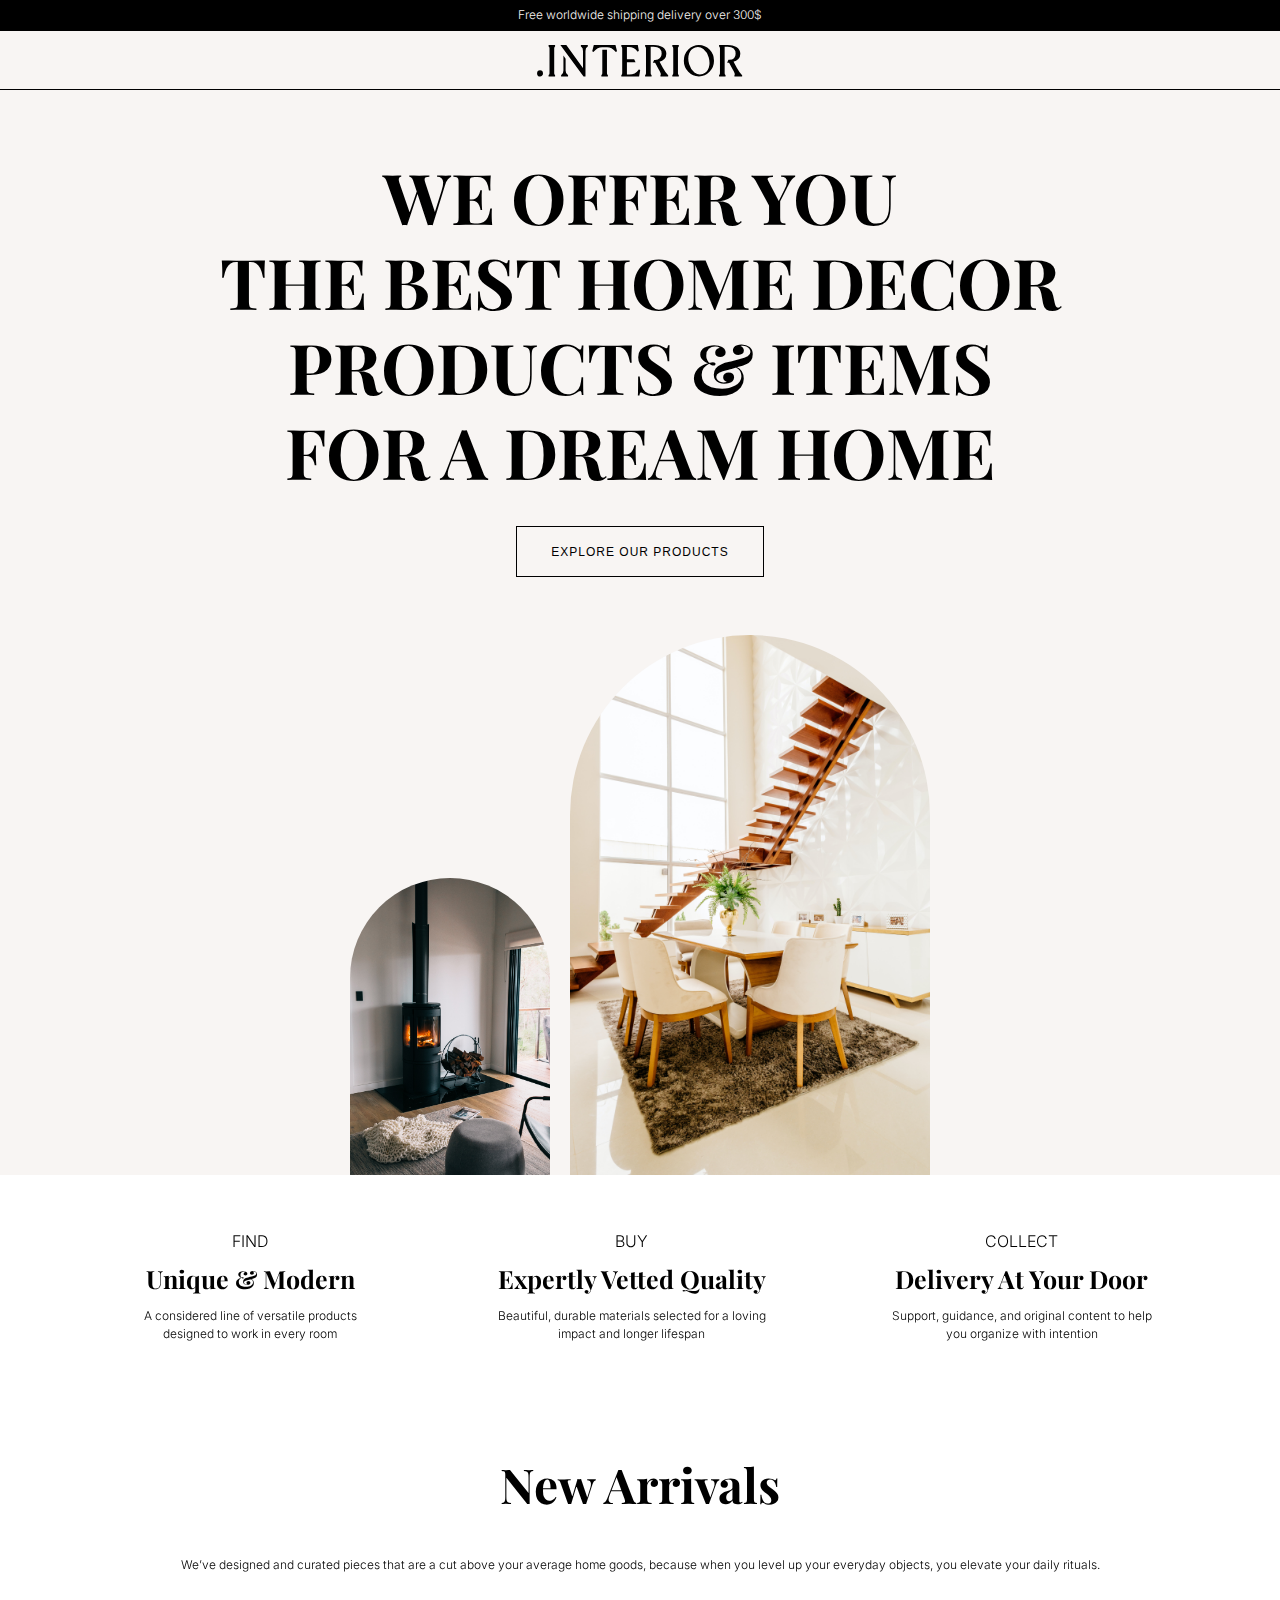
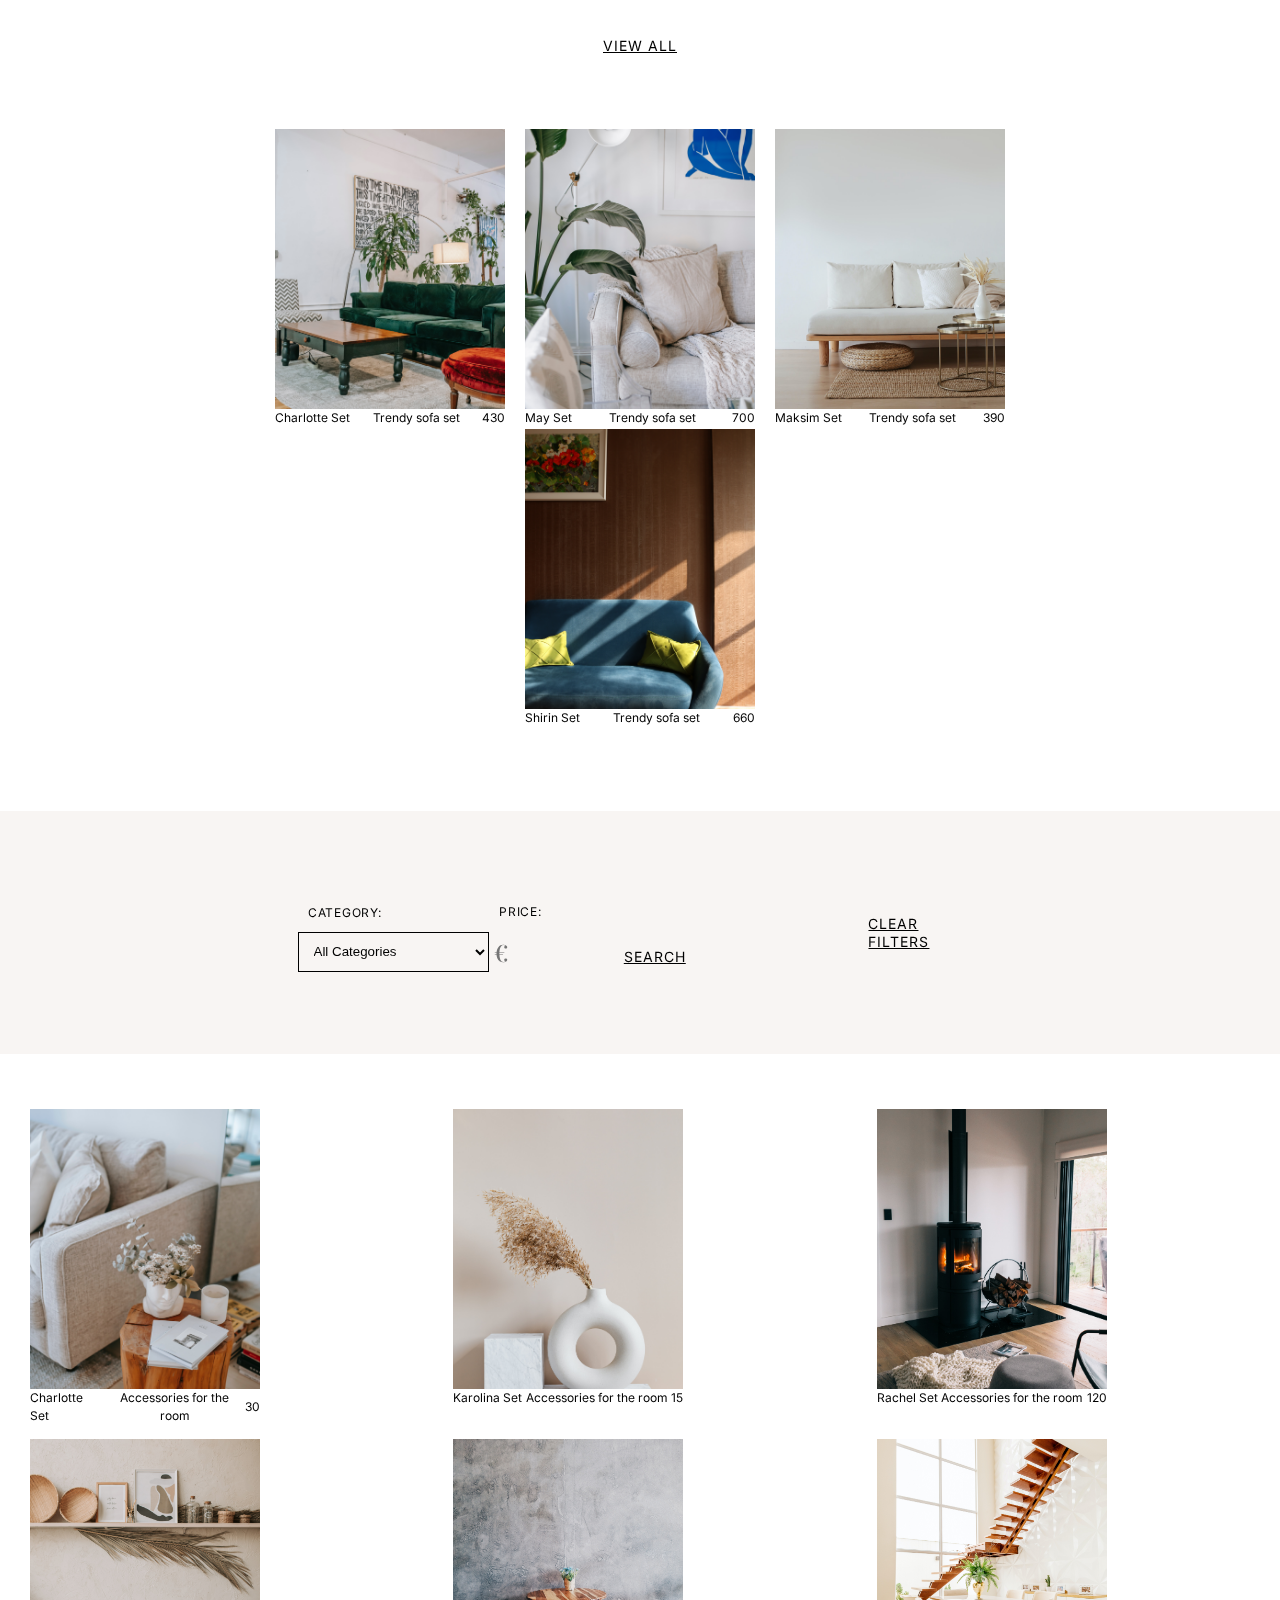
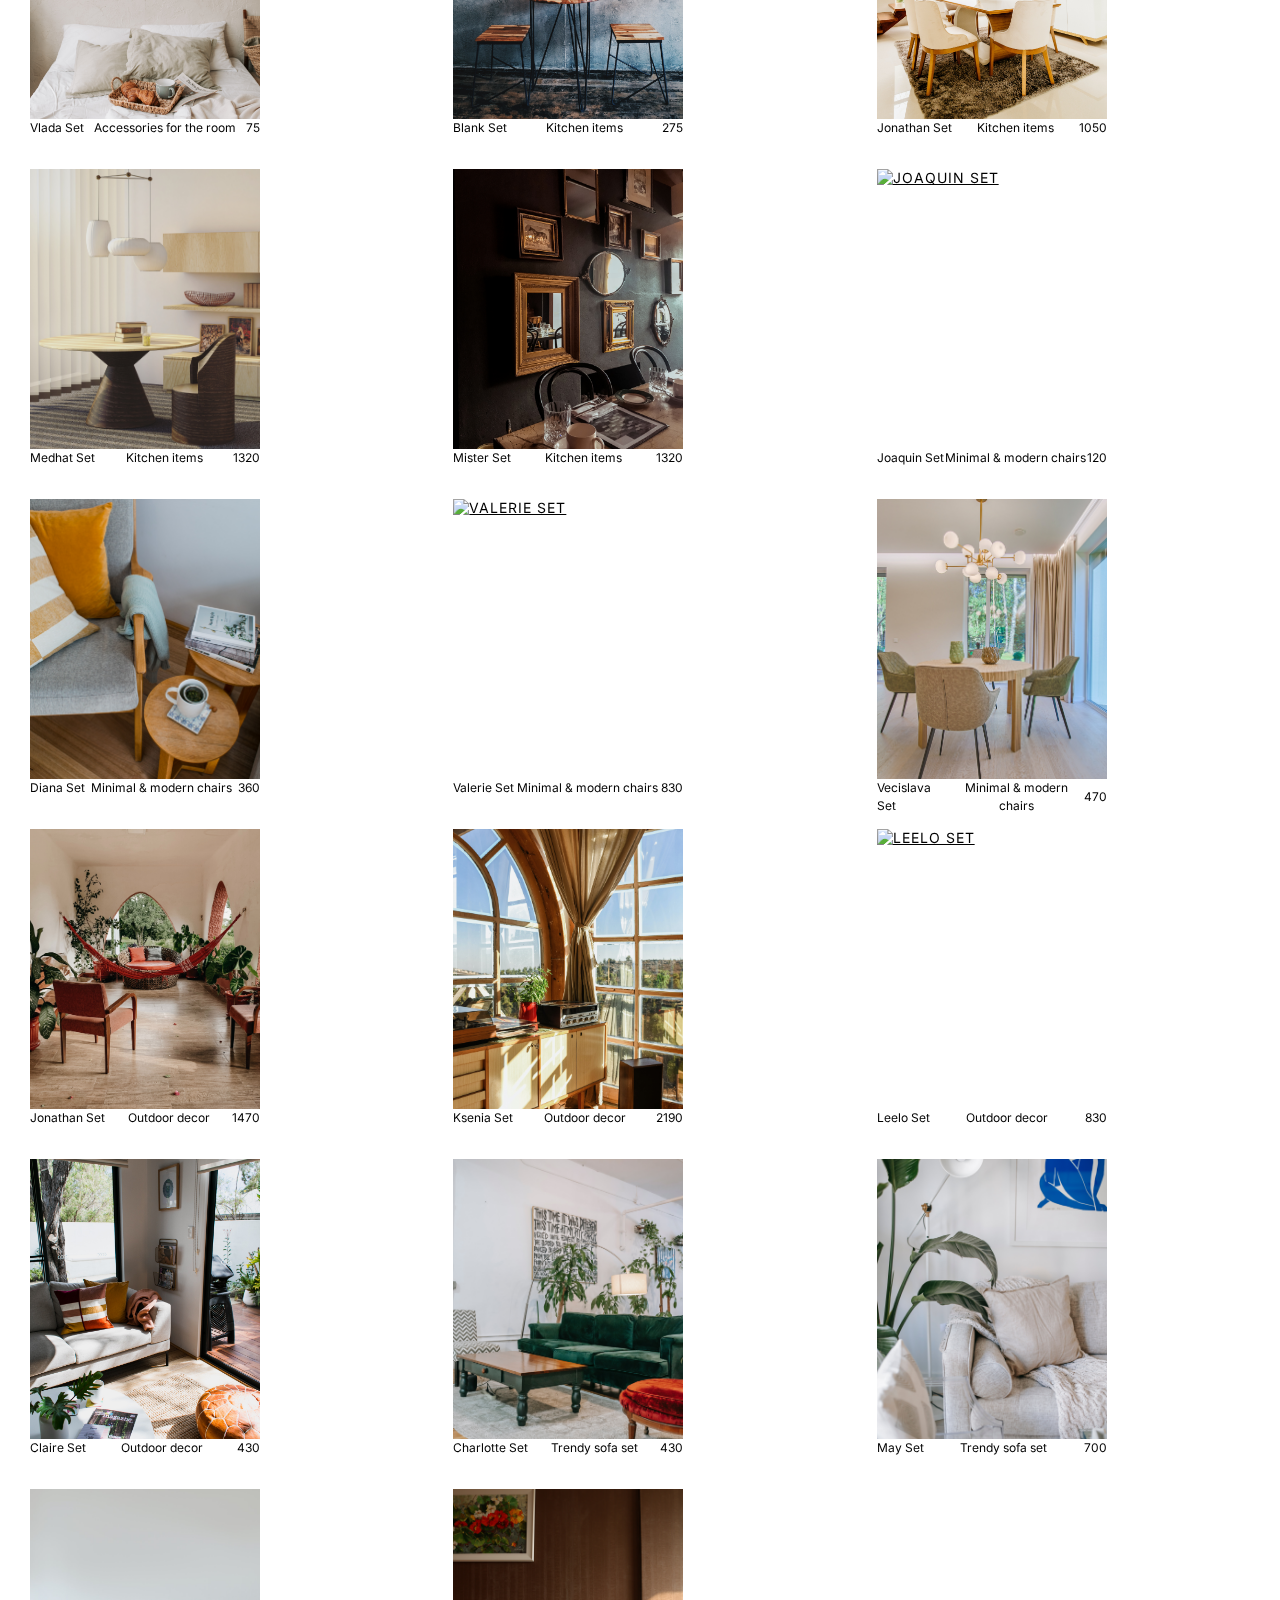
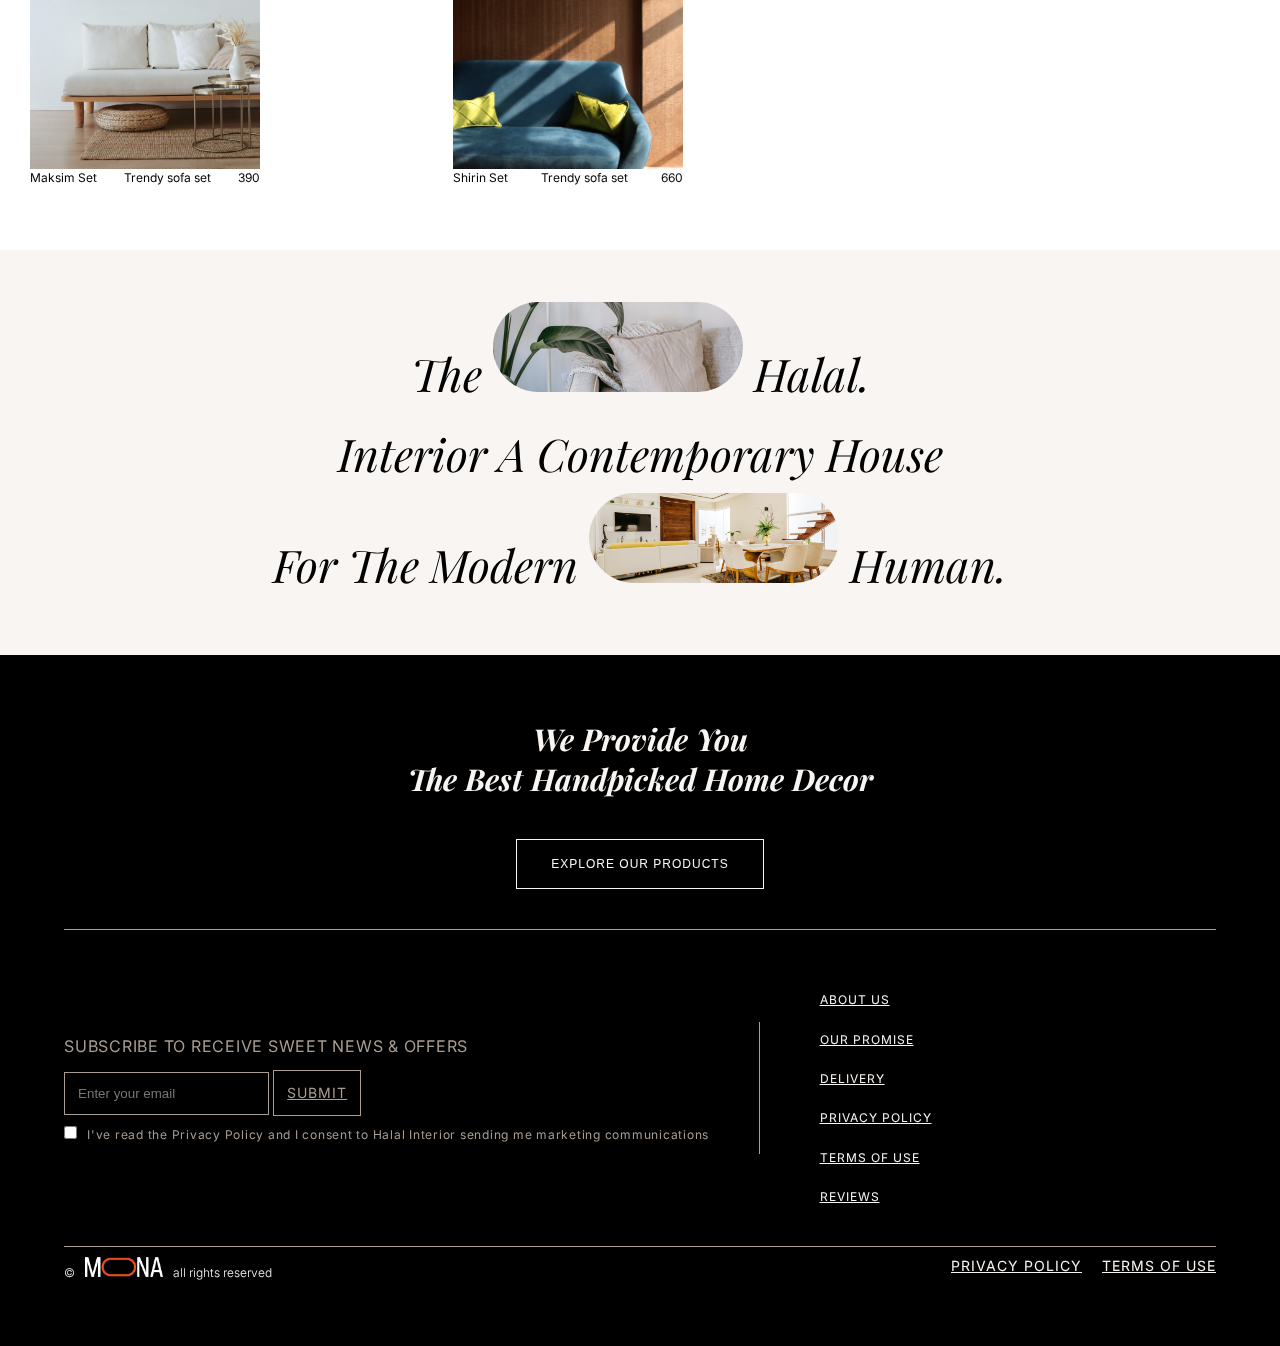
==== commit 08ce7f3a: "add responsive design fixes and filter fixes" ====
--- a/project/index.html
+++ b/project/index.html
@@ -2,6 +2,8 @@
 <html lang="en">
 
 <head>
+    <meta name="viewport" content="width=device-width, initial-scale=1.0">
+    <meta name="description" content="Interior web design">
     <meta charset="UTF-8">
     <meta name="viewport" content="width=device-width, initial-scale=1.0">
     <title>.INTERIOR</title>
@@ -14,6 +16,23 @@
     <link rel="preconnect" href="https://fonts.gstatic.com" crossorigin>
     <link href="https://fonts.googleapis.com/css2?family=Inter:wght@100;200;300;400;500;600;700;800;900&display=swap"
         rel="stylesheet">
+    <link rel="shortcut icon" href="./assets/img/Logo/Logo.svg" type="image/x-icon">
+    <meta name="author" content="Moona Studio" />
+    <meta name="keywords" content="web, design, site, developer" />
+    <meta name="theme-color" content="#f8f5f3" />
+    <meta name="google" content="nositelinkssearchbox" />
+    <meta name="google" content="notranslate" />
+    <meta name="robots" content="index, nofollow" />
+    <meta name="robots" content="none" />
+    <meta name="googlebot-news" content="nosnippet">
+    <!--  refresh redirige a la URL pasados los segundos indicados -->
+    <meta http-equiv="refresh" content="300;url=http://www.google.com/" />
+    <!-- Expires es la fecha a partir de la que consideramos la página expirada -->
+    <meta http-equiv="expires" content="Fri, 29 Apr 2016 12:56:00 GMT" />
+    <!-- Pragma indica si queremos que se guarde o no la caché -->
+    <meta http-equiv="pragma" content="no-cache" />
+    <!-- Este es el especial que indica a Internet si debe o no guardar la caché -->
+    <meta http-equiv="cache-control" content="no-cache" />
 </head>
 
 <body>
@@ -86,12 +105,7 @@
                 <p class="filter-name">Category:</p>
                 <section>
                     <select name="Select-Category" id="select-category">
-                        <option value="all-categories" class="filter-element">All Categories</option>
-                        <option value="Trendy sofa set" class="filter-element">Trendy sofa set</option>
-                        <option value="Minimal & modern chairs" class="filter-element">Minimal & modern chairs</option>
-                        <option value="Accessories for the room" class="filter-element">Accessories for the room</option>
-                        <option value="Kitchen items" class="filter-element">Kitchen items</option>
-                        <option value="Outdoor decor" class="filter-element">Outdoor decor</option>
+
                     </select>
                 </section>
             </div>
@@ -101,7 +115,7 @@
                 <button class="filter-button" id="search-button">Search</button>
             </div>
             <div id="clear-filter" class="filter-menu-element">
-                <button class="filter-button">Clear Filters</button>
+                <button class="filter-button" id="clear-button">Clear Filters</button>
             </div>
         </div>
         <div id="filter-products">
--- a/project/styles.css
+++ b/project/styles.css
@@ -4,18 +4,21 @@
     padding: 0;
 }
 
+html {
+    scroll-behavior: smooth;
+}
+
 ::selection {
-    background: #E7FF0F;
+    background: #e7ff0f;
     color: black;
 }
-
 
 :root {
     --cream: #f8f5f3;
     --black: #000000;
-    --dark-cream: #A89C93;
-    --lime: #E7FF0F;
-    --transition-time: .3s;
+    --dark-cream: #a89c93;
+    --lime: #e7ff0f;
+    --transition-time: 0.3s;
 }
 
 #header {
@@ -77,7 +80,6 @@
     background-color: var(--lime);
     border: 1px solid black;
     color: black;
-
 }
 
 #main-claim-texts {
@@ -186,7 +188,6 @@
     justify-content: space-between;
     gap: 5px;
     max-width: 75%;
-
 }
 
 a {
@@ -223,7 +224,7 @@
     width: 100%;
     height: 0px;
     background-color: var(--lime);
-    transition: .5s cubic-bezier(0, .17, 0, 1);
+    transition: 0.5s cubic-bezier(0, 0.17, 0, 1);
     position: absolute;
     bottom: 0;
     left: 0;
@@ -255,7 +256,7 @@
 #select-category {
     background-color: transparent;
     border: 1px solid black;
-    padding: .8em;
+    padding: 0.8em;
 }
 
 #filter-menu {
@@ -290,7 +291,6 @@
 .filter-button:hover {
     cursor: pointer;
     transform: translateY(-8px);
-
 }
 
 .filter-name {
@@ -365,7 +365,6 @@
 
 #text-n-images {
     background-color: var(--cream);
-
 }
 
 #text-n-images>p {
@@ -389,7 +388,7 @@
     height: 120px;
     object-fit: cover;
     border-radius: 150px;
-    transition: .5s cubic-bezier(.81, 0, .16, .98);
+    transition: 0.5s cubic-bezier(0.81, 0, 0.16, 0.98);
 }
 
 .p-span img:hover {
@@ -506,7 +505,7 @@
     border-style: none;
     background-color: transparent;
     padding: 2%;
-    transition: .5s;
+    transition: 0.5s;
 }
 
 .subscribe-button:hover {
@@ -557,7 +556,6 @@
 #privacy-terms {
     display: flex;
     flex-direction: row;
-
 }
 
 #privacy-terms a:hover {
@@ -572,12 +570,11 @@
     margin-left: 20px;
 }
 
-
 /* 
 Aquí empiezan las media queries 
 */
 
-@media screen and (max-width:1600px) {
+@media screen and (max-width: 1600px) {
     #filter-products {
         padding: 30px;
         display: grid;
@@ -586,18 +583,13 @@
     }
 }
 
-
-@media screen and (max-width:950px) {
-
+@media screen and (max-width: 1350px) {
     .sections {
         padding: 4%;
     }
 
-
-
     #main-claim {
         flex-direction: column;
-
     }
 
     #main-claim-texts {
@@ -619,20 +611,14 @@
         font-size: 12px;
     }
 
-
-
     .principle-h3 {
         font-size: 25px;
     }
-
-
 
     #new-arrivals-products {
         flex-wrap: wrap;
         gap: 20px;
     }
-
-
 
     /* Products */
     #products-filter {
@@ -645,9 +631,8 @@
         margin: 0;
         padding: 4%;
         display: flex;
-        justify-content: space-around;
-        align-items: flex-end;
-
+        justify-content: center;
+        align-items: center;
     }
 
     #price-filter input {
@@ -670,7 +655,6 @@
         height: 280px;
     }
 
-
     #text-n-images>p {
         font-size: 45px;
         line-height: 80px;
@@ -680,8 +664,6 @@
         height: 90px;
     }
 
-
-
     #footer-claim h3 {
         font-size: 30px;
     }
@@ -702,12 +684,30 @@
         width: 90%;
     }
 
+    #new-arrivals {
+        flex-direction: column;
+    }
+
+    #na-section-title {
+        width: 100%;
+        max-width: 100%;
+        justify-content: center;
+        align-items: center;
+    }
+
+    #na-section-title p {
+        text-align: center;
+    }
+
+    #new-arrivals-products {
+        justify-content: center;
+        margin: 0;
+    }
 }
 
 /* Movil */
 
-@media screen and (max-width:480px) {
-
+@media screen and (max-width: 840px) {
     .sections {
         padding: 2%;
     }
@@ -733,9 +733,6 @@
         padding: 10px 20px;
     }
 
-
-
-
     #section-principles {
         flex-direction: column;
         padding: 5%;
@@ -744,9 +741,6 @@
     .principle-h3 {
         font-size: 30px;
     }
-
-
-
 
     #new-arrivals {
         flex-direction: column;
@@ -762,9 +756,6 @@
     #na-section-title p {
         text-align: center;
     }
-
-
-
 
     #filter-menu {
         display: flex;
@@ -785,25 +776,25 @@
         display: grid;
         grid-template-columns: repeat(2, 1fr);
         gap: 10px;
+        align-self: center;
     }
 
     .product {
         margin-bottom: 80px;
-        width: 180px;
-        height: 230px;
+        width: 270px;
+        height: 345px;
     }
 
     .product-info {
+        display: flex;
         flex-direction: column;
-        justify-content: flex-start;
-        align-items: flex-start;
+        justify-content: center;
+        align-items: center;
     }
 
     .product:hover .mascara {
-        height: 230px;
-    }
-
-
+        height: 100%;
+    }
 
     #text-n-images>p {
         font-size: 35px;
@@ -814,9 +805,6 @@
     .p-span {
         display: none;
     }
-
-
-
 
     #footer-links {
         flex-direction: column;
@@ -832,4 +820,22 @@
         border-bottom: solid 0.5px var(--dark-cream);
         padding-bottom: 30px;
     }
+}
+
+/* smaller than mobile */
+
+@media screen and (max-width: 600px) {
+    #filter-products {
+        padding: 15px;
+        display: grid;
+        grid-template-columns: repeat(1, 1fr);
+        gap: 10px;
+        align-self: center;
+    }
+
+    .product {
+        margin-bottom: 80px;
+        width: 100%;
+        height: 345px;
+    }
 }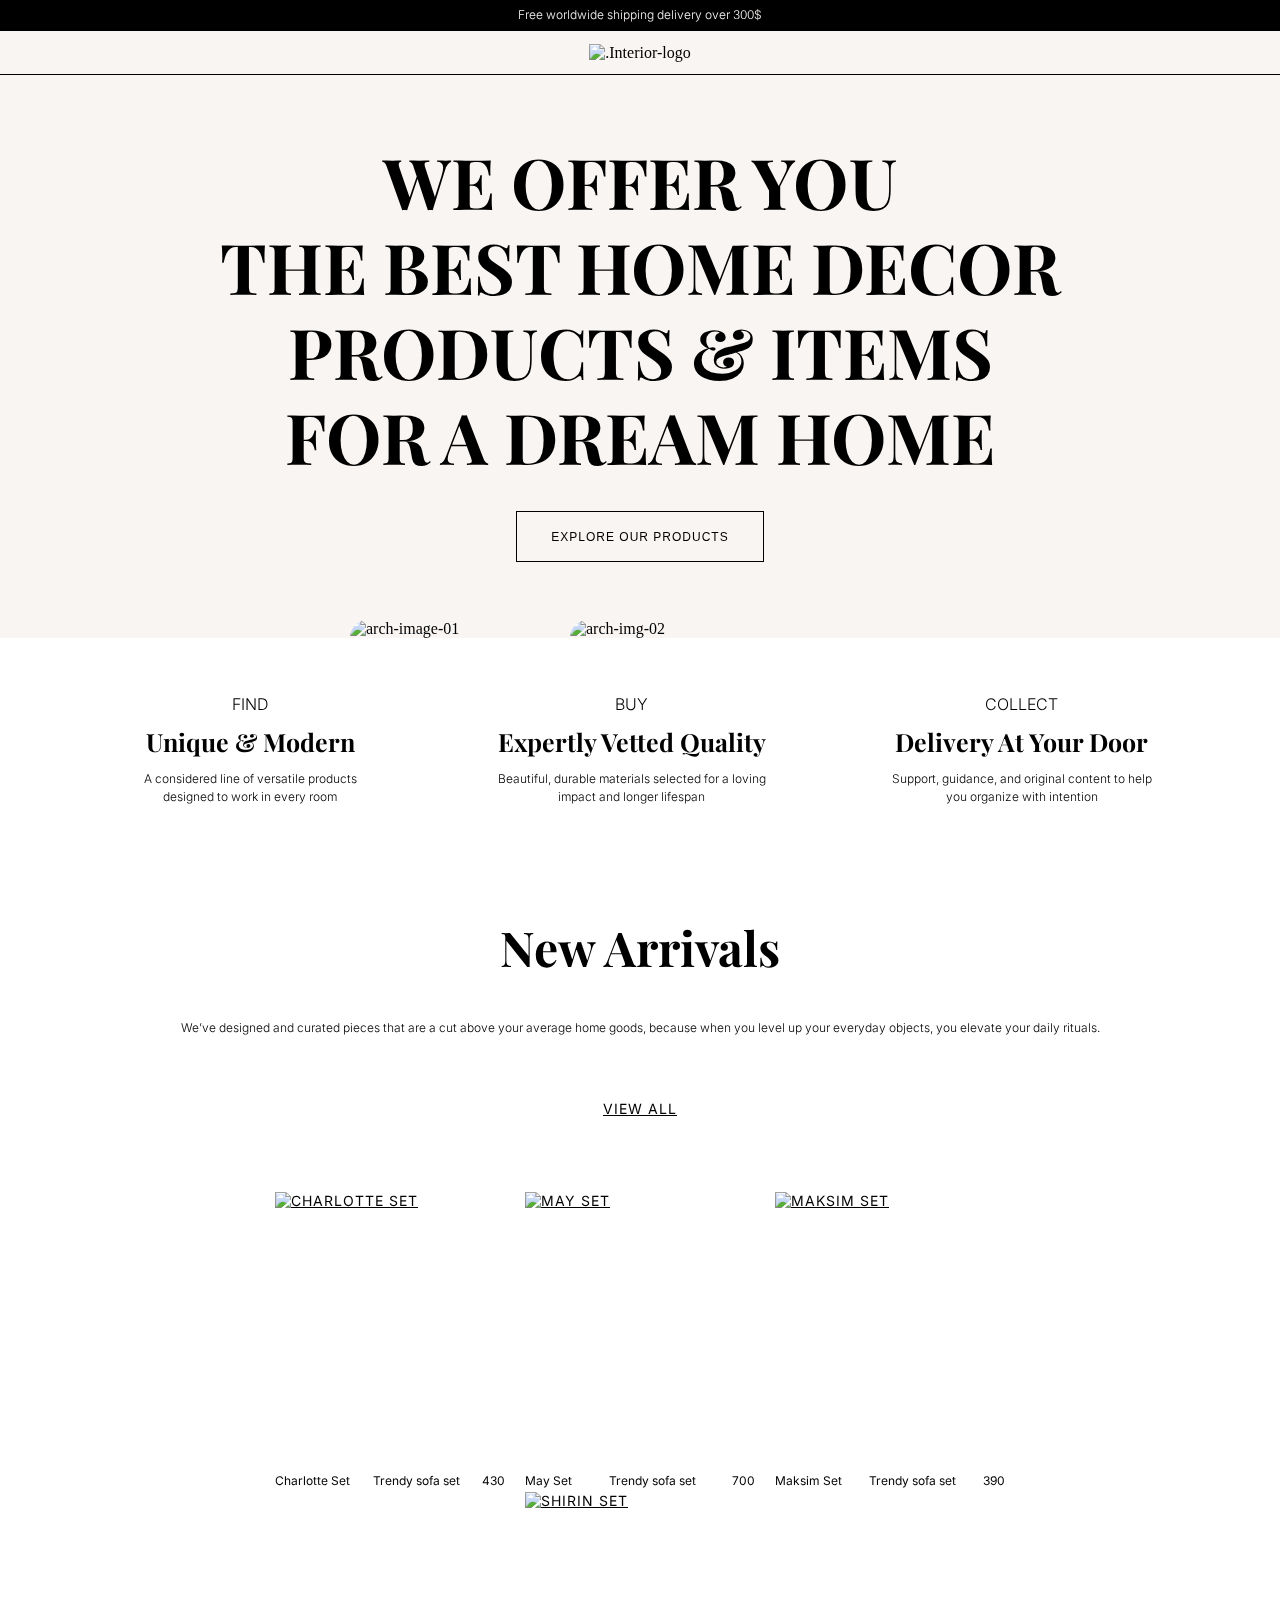
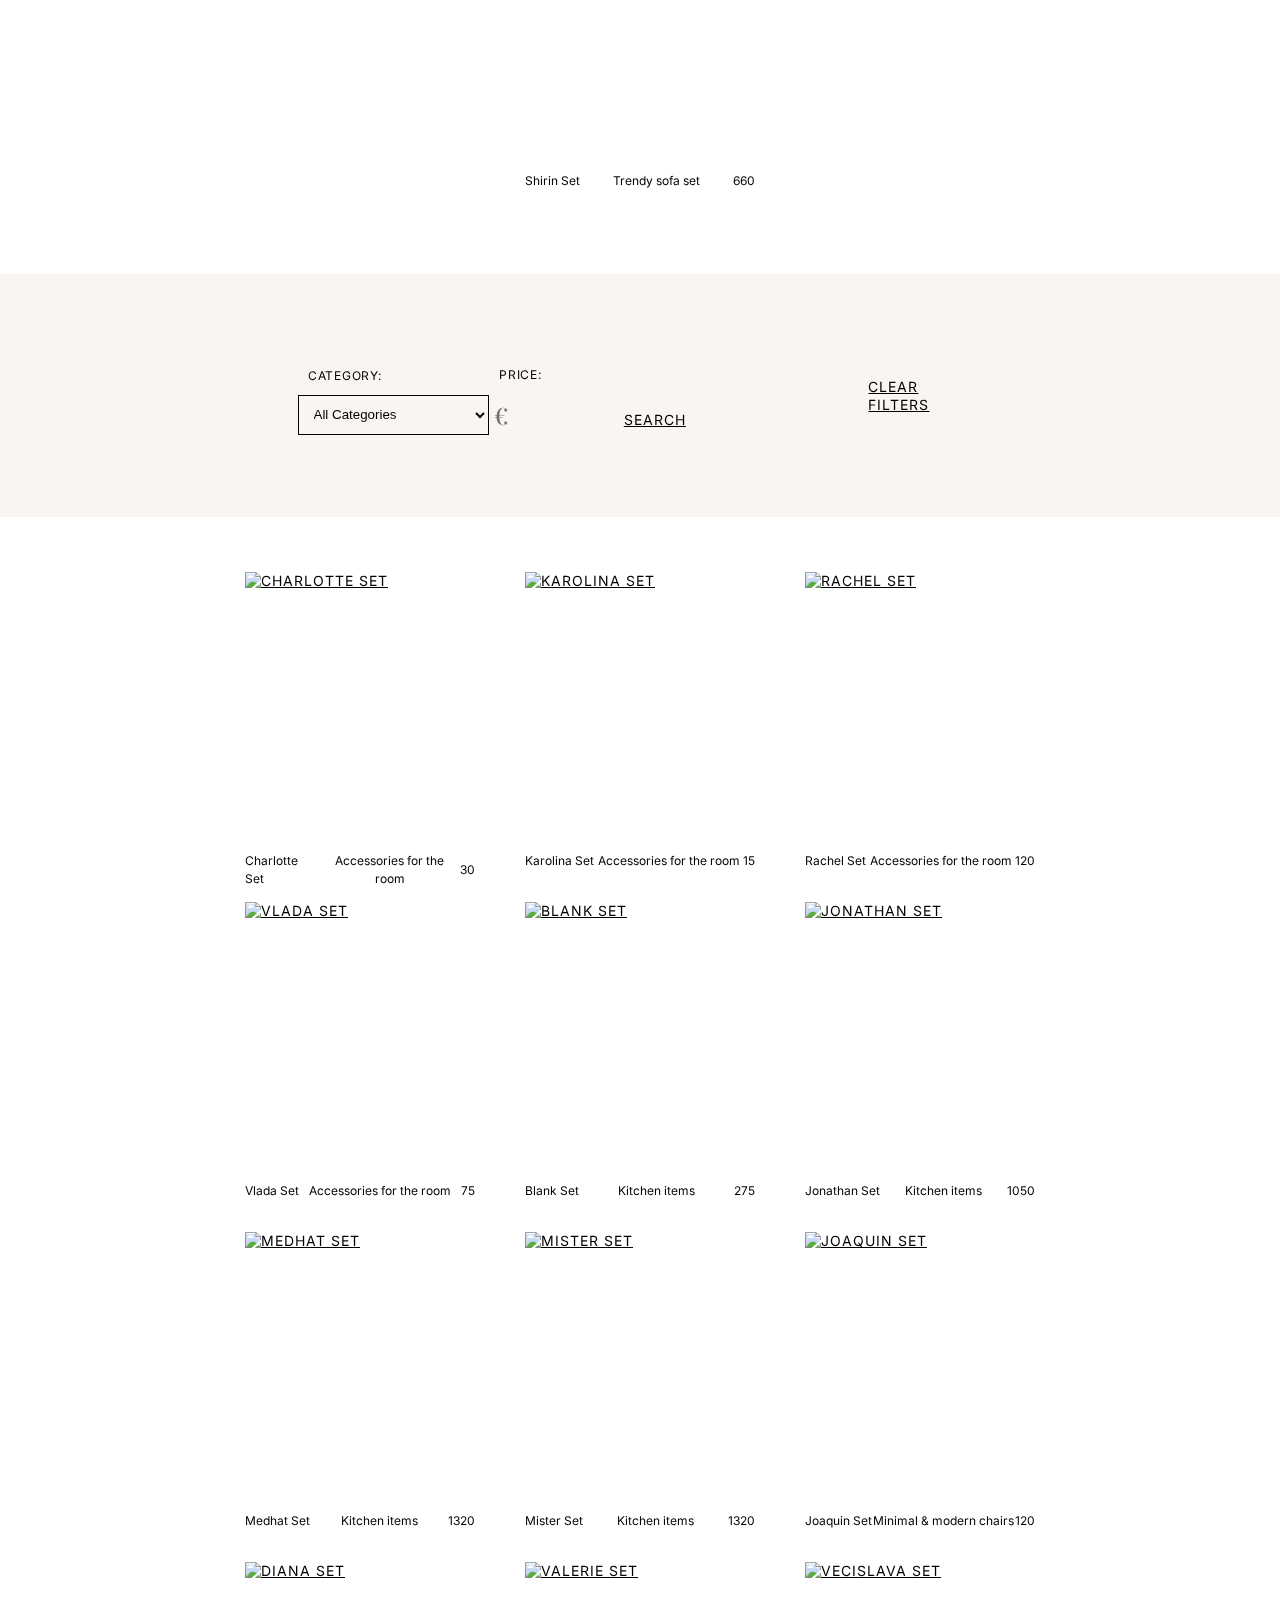
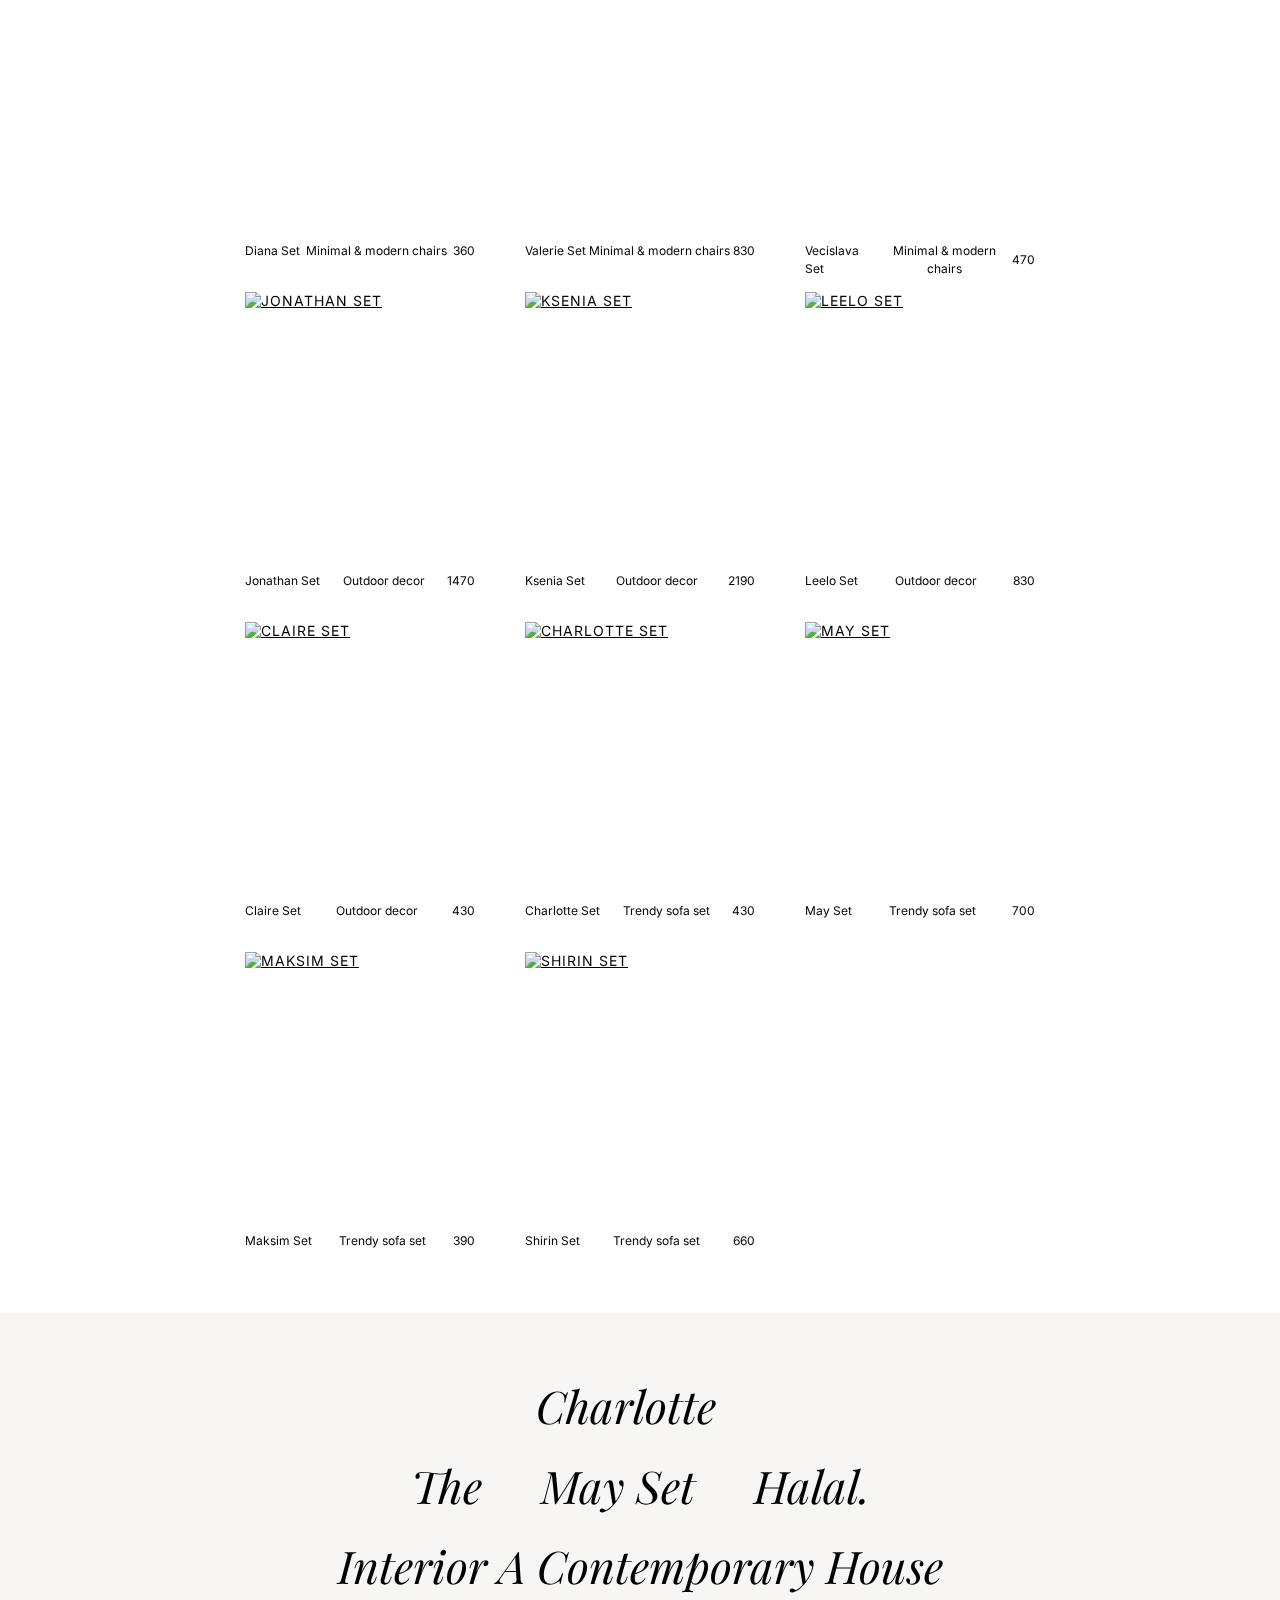
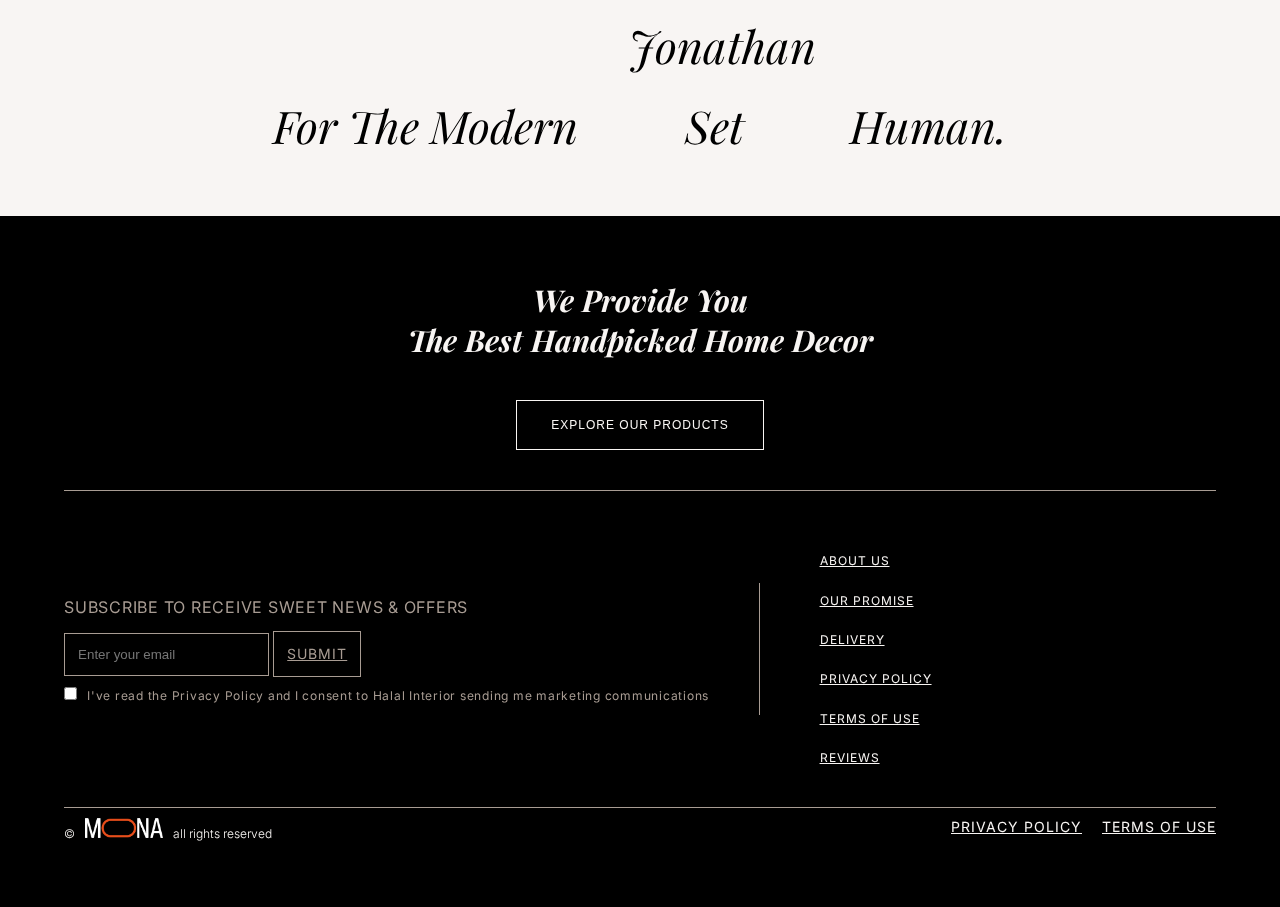
==== commit 9c2bb339: "Fix responsive and online images" ====
--- a/project/index.html
+++ b/project/index.html
@@ -16,7 +16,7 @@
     <link rel="preconnect" href="https://fonts.gstatic.com" crossorigin>
     <link href="https://fonts.googleapis.com/css2?family=Inter:wght@100;200;300;400;500;600;700;800;900&display=swap"
         rel="stylesheet">
-    <link rel="shortcut icon" href="./assets/img/Logo/Logo.svg" type="image/x-icon">
+    <link rel="shortcut icon" href="https://res.cloudinary.com/dgrhbsilh/image/upload/v1696491314/.Interior%20Web%20Design/Logo_palbb0.svg" type="image/x-icon">
     <meta name="author" content="Moona Studio" />
     <meta name="keywords" content="web, design, site, developer" />
     <meta name="theme-color" content="#f8f5f3" />
@@ -42,7 +42,7 @@
             <p>Free worldwide shipping delivery over 300$</p>
         </div>
         <div id="header-menu">
-            <img id="interior-logo" src="./assets/img/Logo/Logo.svg" alt=".Interior-logo">
+            <img id="interior-logo" src="https://res.cloudinary.com/dgrhbsilh/image/upload/v1696491314/.Interior%20Web%20Design/Logo_palbb0.svg" alt=".Interior-logo" loading="lazy">
         </div>
     </header>
  
@@ -53,11 +53,11 @@
         </div>
         <div id="main-claim-images">
             <div class="main-claim-img">
-                <img class="main-claim-image" id="mc-image-01" src="./assets/img/product-img/acc-for-the-room/pexels-rachel-claire-4825713.jpg "
-                alt="arch-image-01">
+                <img class="main-claim-image" id="mc-image-01" src="https://res.cloudinary.com/dgrhbsilh/image/upload/v1696491274/.Interior%20Web%20Design/pexels-rachel-claire-4825713_cwawhu.jpg"
+                alt="arch-image-01" loading="lazy">
             </div>
             
-            <img class="main-claim-image" src="./assets/img/product-img/kitchem-items/pexels-jonathan-borba-5570224.jpg" alt="arch-image-02">
+            <img class="main-claim-image" src="https://res.cloudinary.com/dgrhbsilh/image/upload/v1696491166/.Interior%20Web%20Design/pexels-jonathan-borba-5570224_dqqj4v.jpg" alt="arch-img-02" loading="lazy">
         </div>
     </section>
 
@@ -140,11 +140,11 @@
     <section class="sections" id="text-n-images">
         <p>The
             <span class="p-span">
-                <img class="span-image" src="./assets/img/product-img/trendy-sofa-set/pexels-charlotte-may-5825720.jpg" alt="">
+                <img class="span-image" src="https://res.cloudinary.com/dgrhbsilh/image/upload/v1696491310/.Interior%20Web%20Design/pexels-charlotte-may-5825720_jl3abv.jpg" alt="Charlotte May set" loading="lazy">
             </span>
             Halal.<br> Interior A Contemporary House <br>For The Modern
             <span class="p-span">
-                <img class="span-image" src="./assets/img/pexels-jonathan-borba-5570230.jpg" alt="">
+                <img class="span-image" src="https://res.cloudinary.com/dgrhbsilh/image/upload/v1696491166/.Interior%20Web%20Design/pexels-jonathan-borba-5570230_bdatgt.jpg" alt="Jonathan Set" loading="lazy">
             </span>
             Human.
         </p>
@@ -183,7 +183,7 @@
         </div>
 
         <div id="footer-end">
-            <p>© <a class="moona" href="https://ohmoona.com/"><img src="/project/assets/img/moona_bl_r.png" alt=""></a>  all rights reserved</p>
+            <p>© <a class="moona" href="https://ohmoona.com/"><img src="/project/assets/img/moona_bl_r.png" alt="Logo Moona"></a>  all rights reserved</p>
             <div id="privacy-terms">
                 <a href="">Privacy Policy</a>
                 <a href="">Terms Of Use</a>
--- a/project/styles.css
+++ b/project/styles.css
@@ -623,6 +623,8 @@
     /* Products */
     #products-filter {
         flex-direction: column;
+        align-content: center;
+        justify-content: center;
         padding-right: 0;
     }
 
@@ -641,6 +643,7 @@
 
     #filter-products {
         padding: 30px;
+        align-self: center;
         display: grid;
         grid-template-columns: repeat(3, 1fr);
         gap: 50px;
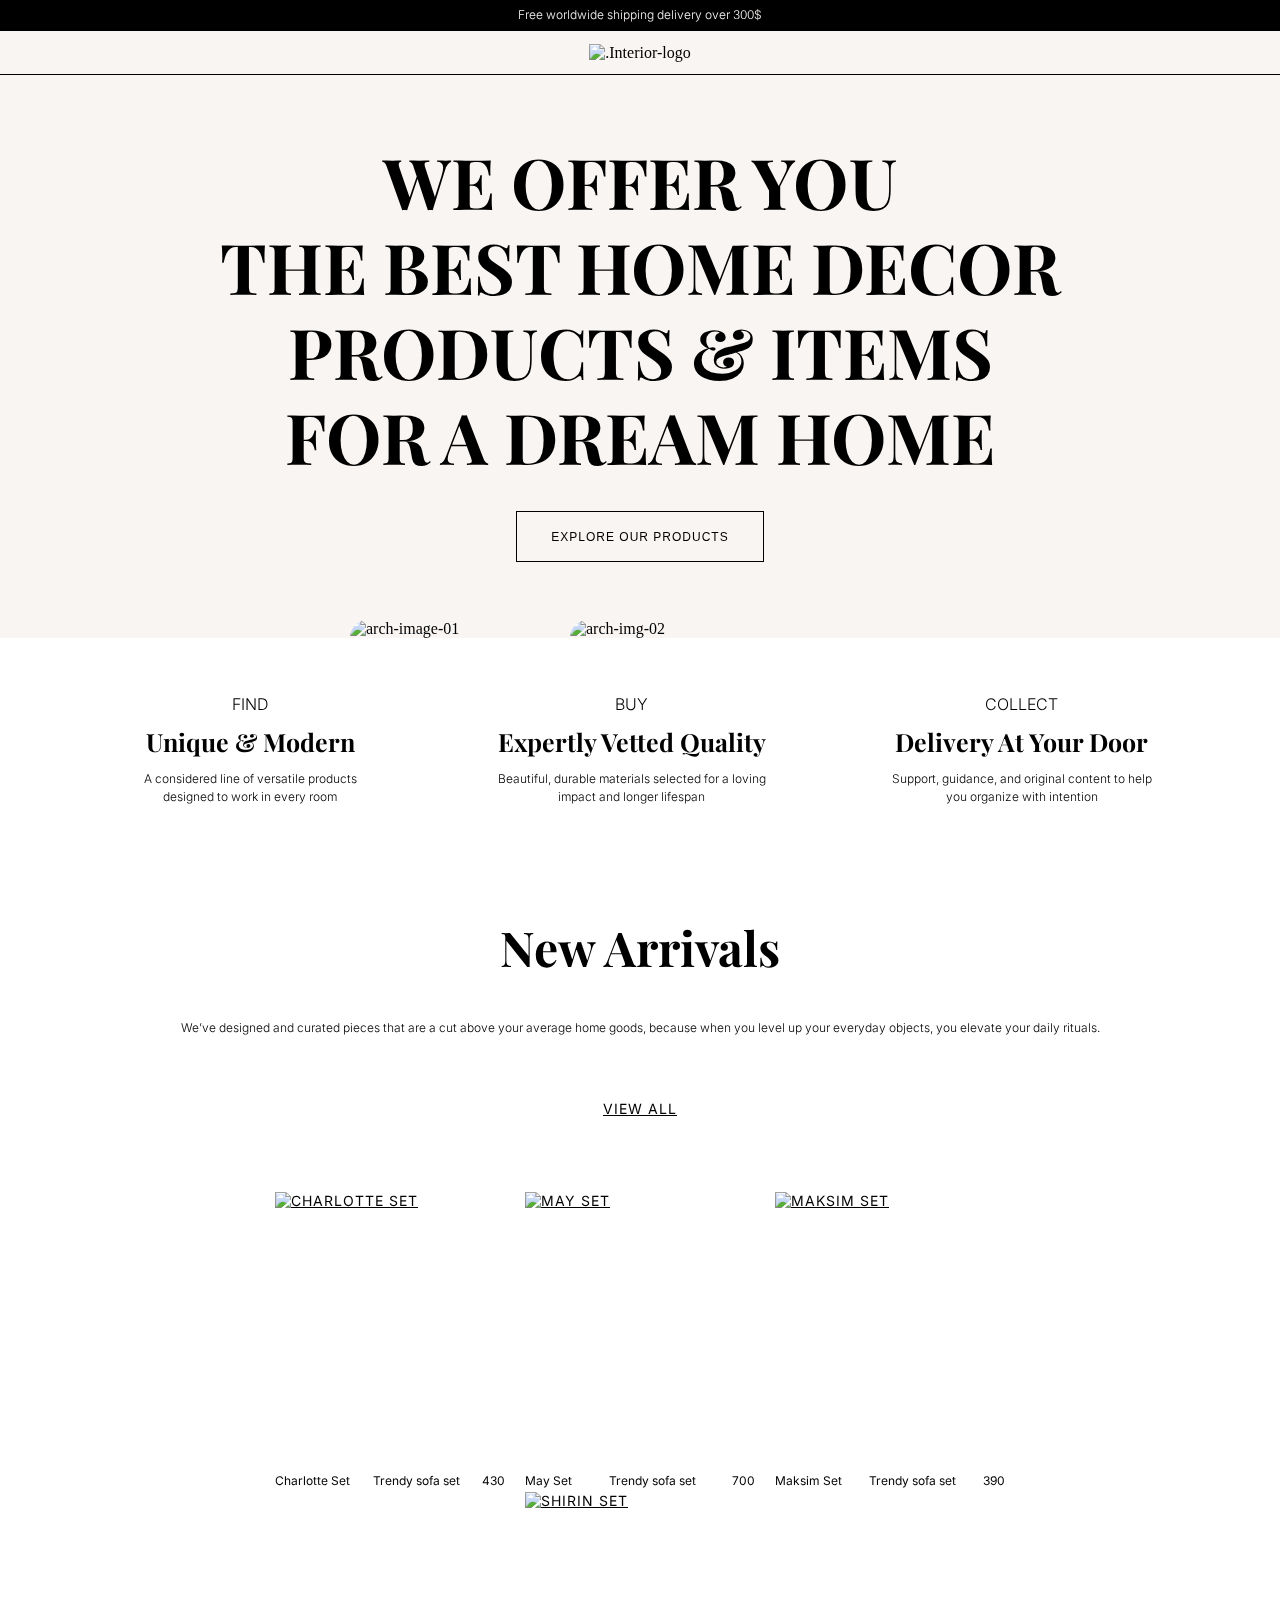
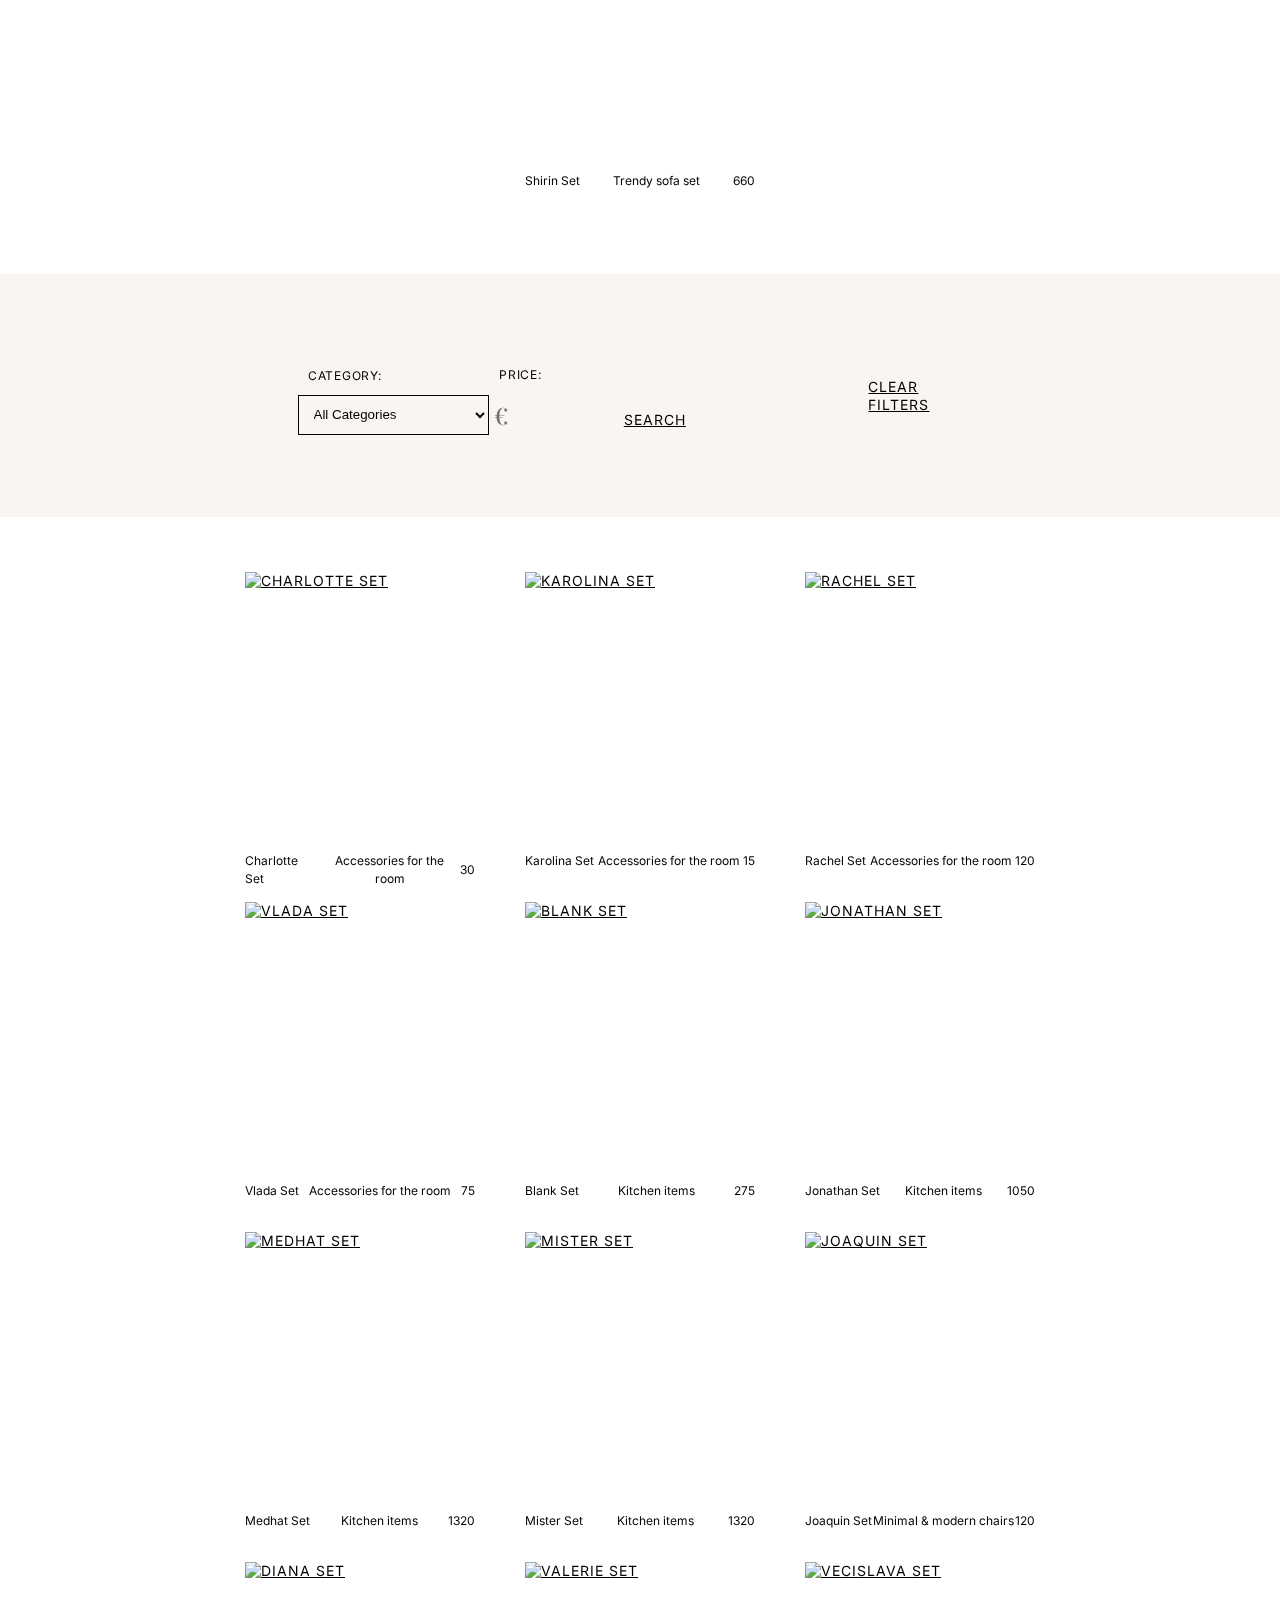
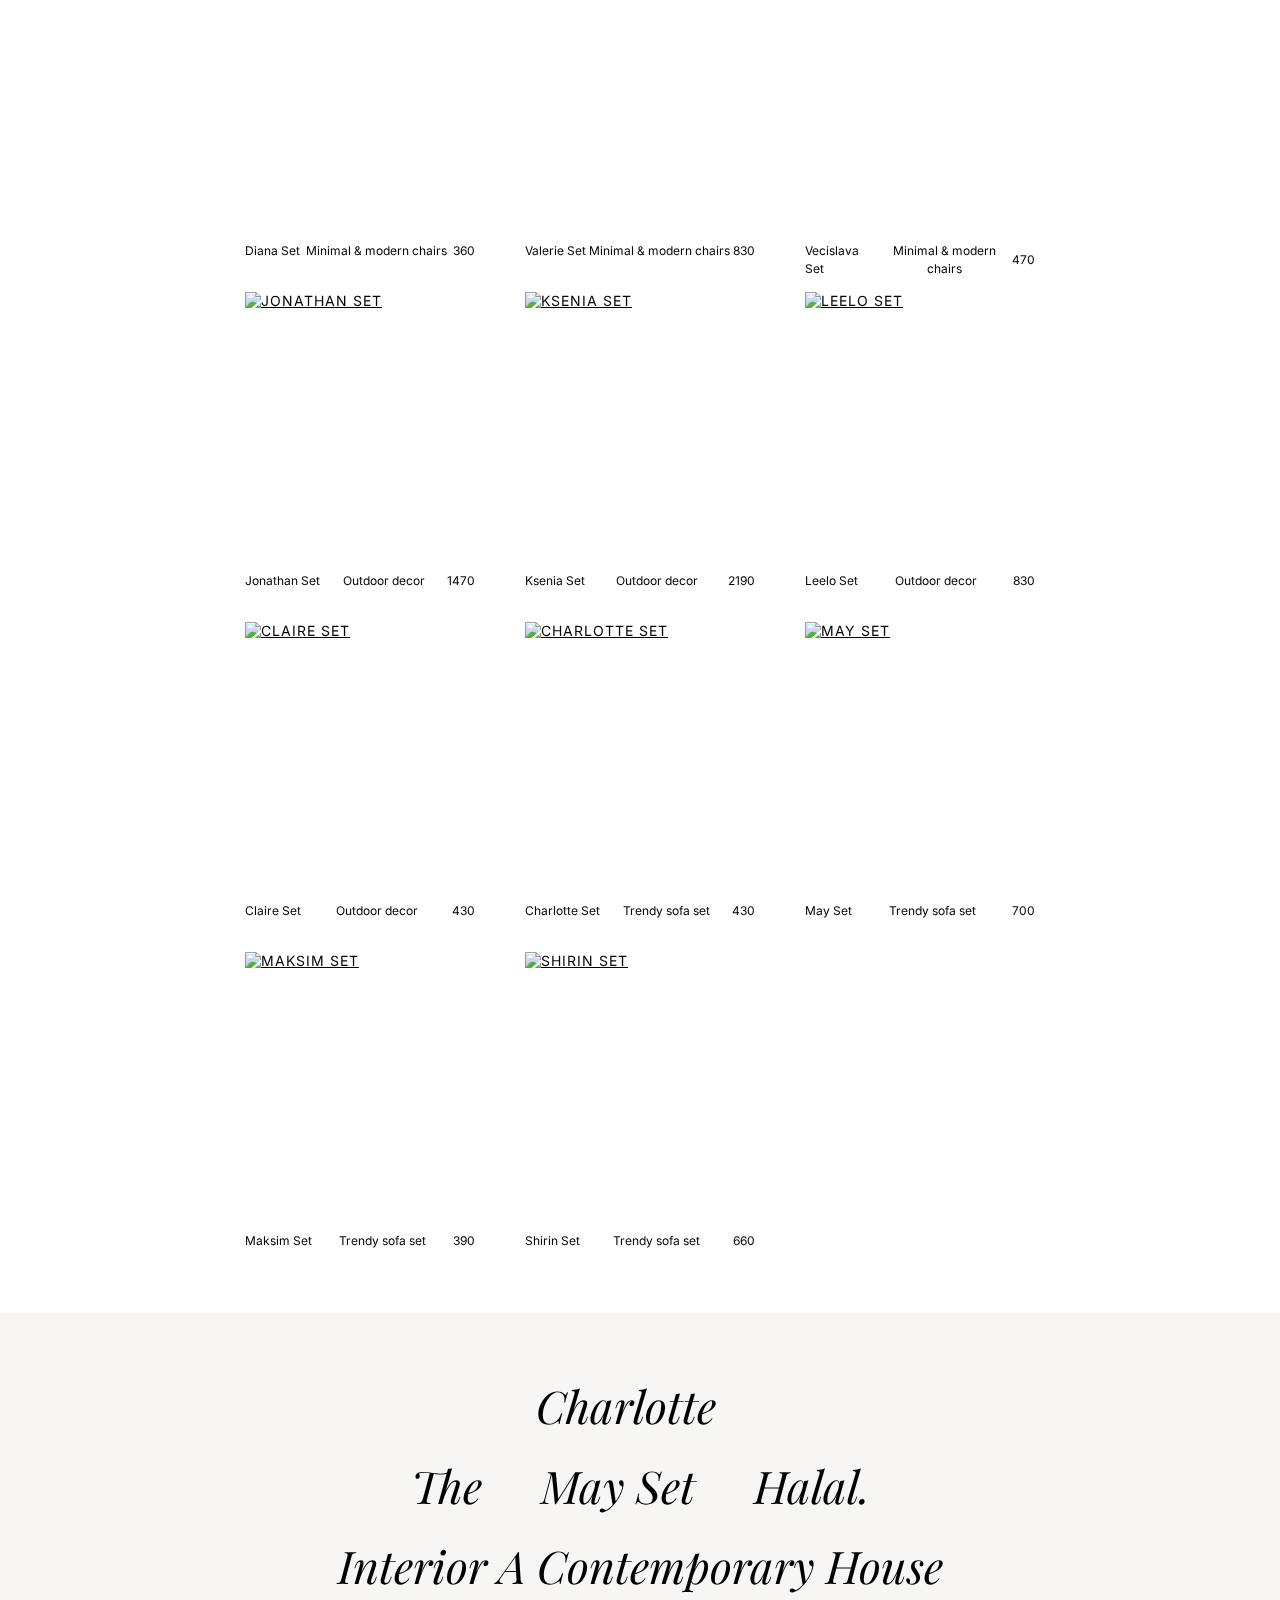
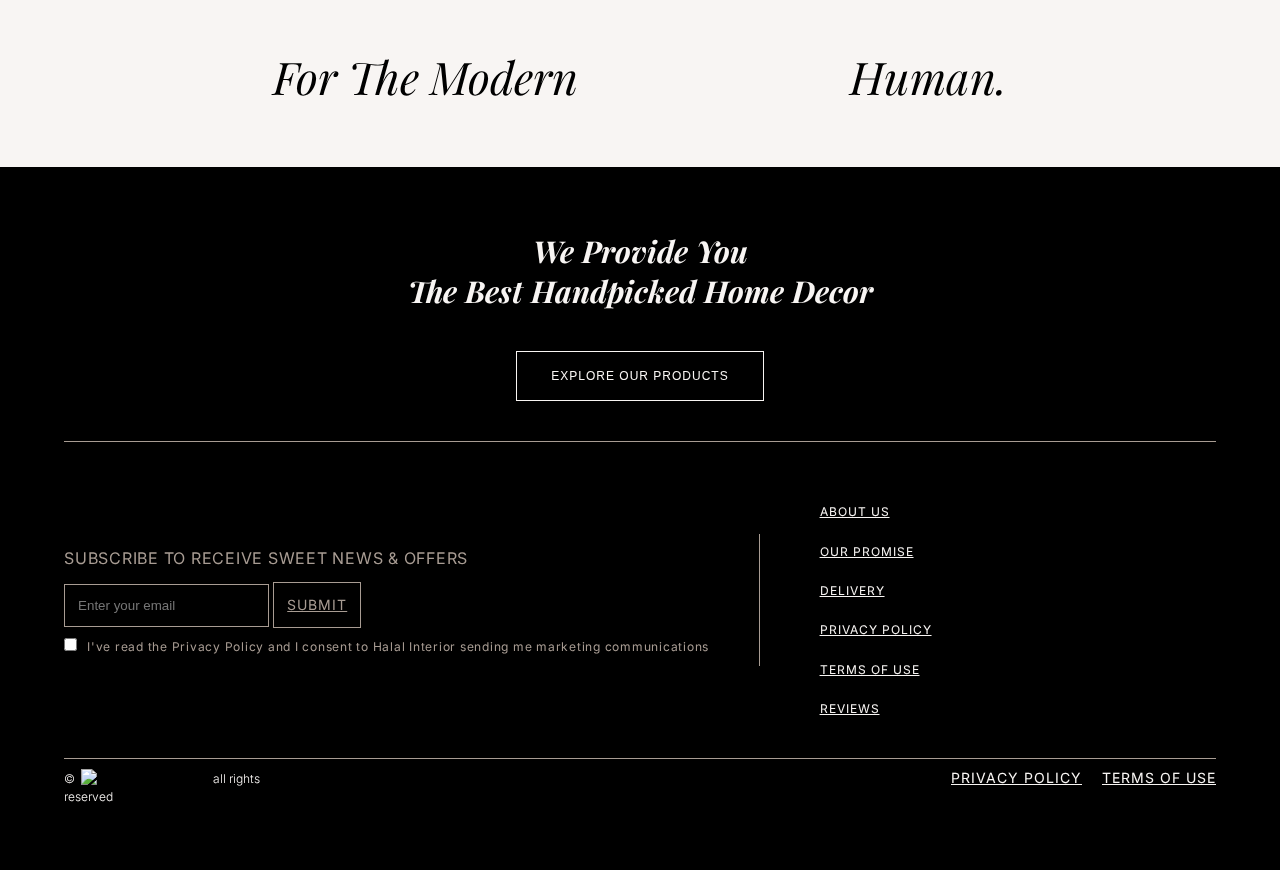
==== commit e051cfc0: "Optimize images and general website" ====
--- a/project/index.html
+++ b/project/index.html
@@ -8,15 +8,10 @@
     <meta name="viewport" content="width=device-width, initial-scale=1.0">
     <title>.INTERIOR</title>
     <link rel="stylesheet" href="./styles.css">
-    <link rel="preconnect" href="https://fonts.googleapis.com">
-    <link rel="preconnect" href="https://fonts.gstatic.com" crossorigin>
-    <link href="https://fonts.googleapis.com/css2?family=Playfair+Display:ital,wght@0,500;0,600;1,600&display=swap"
-        rel="stylesheet">
-    <link rel="preconnect" href="https://fonts.googleapis.com">
-    <link rel="preconnect" href="https://fonts.gstatic.com" crossorigin>
-    <link href="https://fonts.googleapis.com/css2?family=Inter:wght@100;200;300;400;500;600;700;800;900&display=swap"
-        rel="stylesheet">
-    <link rel="shortcut icon" href="https://res.cloudinary.com/dgrhbsilh/image/upload/v1696491314/.Interior%20Web%20Design/Logo_palbb0.svg" type="image/x-icon">
+
+    <link rel="shortcut icon"
+        href="https://res.cloudinary.com/dgrhbsilh/image/upload/v1696491314/.Interior%20Web%20Design/Logo_palbb0.svg"
+        type="image/x-icon">
     <meta name="author" content="Moona Studio" />
     <meta name="keywords" content="web, design, site, developer" />
     <meta name="theme-color" content="#f8f5f3" />
@@ -26,7 +21,7 @@
     <meta name="robots" content="none" />
     <meta name="googlebot-news" content="nosnippet">
     <!--  refresh redirige a la URL pasados los segundos indicados -->
-    <meta http-equiv="refresh" content="300;url=http://www.google.com/" />
+    <!-- <meta http-equiv="refresh" content="300;url=http://www.google.com/" /> -->
     <!-- Expires es la fecha a partir de la que consideramos la página expirada -->
     <meta http-equiv="expires" content="Fri, 29 Apr 2016 12:56:00 GMT" />
     <!-- Pragma indica si queremos que se guarde o no la caché -->
@@ -42,53 +37,59 @@
             <p>Free worldwide shipping delivery over 300$</p>
         </div>
         <div id="header-menu">
-            <img id="interior-logo" src="https://res.cloudinary.com/dgrhbsilh/image/upload/v1696491314/.Interior%20Web%20Design/Logo_palbb0.svg" alt=".Interior-logo" loading="lazy">
+            <img id="interior-logo"
+                src="https://res.cloudinary.com/dgrhbsilh/image/upload/v1696491314/.Interior%20Web%20Design/Logo_palbb0.svg"
+                alt=".Interior-logo" loading="lazy">
         </div>
     </header>
- 
-    <section class="sections" id="main-claim">
-        <div id="main-claim-texts">
-            <h1>We offer you <br> the best home decor products & items <br> for a dream home</h1>
-            <button class="button-a">Explore our products</button>
-        </div>
-        <div id="main-claim-images">
-            <div class="main-claim-img">
-                <img class="main-claim-image" id="mc-image-01" src="https://res.cloudinary.com/dgrhbsilh/image/upload/v1696491274/.Interior%20Web%20Design/pexels-rachel-claire-4825713_cwawhu.jpg"
-                alt="arch-image-01" loading="lazy">
-            </div>
-            
-            <img class="main-claim-image" src="https://res.cloudinary.com/dgrhbsilh/image/upload/v1696491166/.Interior%20Web%20Design/pexels-jonathan-borba-5570224_dqqj4v.jpg" alt="arch-img-02" loading="lazy">
-        </div>
-    </section>
-
-    <section class="sections" id="section-principles">
-        <div id="principle-01" class="principle">
-            <p class="principle-main-title">Find</p>
-            <h3 class="principle-h3">Unique & modern</h3>
-            <p class="principle-p">A considered line of versatile products designed to work in every room</p>
-        </div>
-        <div id="principle-02" class="principle">
-            <p class="principle-main-title">Buy</p>
-            <h3 class="principle-h3">Expertly vetted quality</h3>
-            <p class="principle-p">Beautiful, durable materials selected for a loving impact and longer lifespan</p>
-        </div>
-        <div id="principle-03" class="principle">
-            <p class="principle-main-title">Collect</p>
-            <h3 class="principle-h3">Delivery at your door</h3>
-            <p class="principle-p">Support, guidance, and original content to help you organize with intention</p>
-        </div>
-    </section>
-
-    <section class="sections" id="new-arrivals">
-        <div id="na-section-title">
-            <h2>New Arrivals</h2>
-            <p>We’ve designed and curated pieces that are a cut above your average home goods, because when you level up
-                your everyday objects, you elevate your daily rituals.</p>
-            <button class="filter-button">VIEW ALL</button>
-        </div>
-
-        <div id="new-arrivals-products">
-            <!-- <div class="product">
+    <main>
+        <section class="sections" id="main-claim">
+            <article id="main-claim-texts">
+                <h1>We offer you <br> the best home decor products & items <br> for a dream home</h1>
+                <button class="button-a">Explore our products</button>
+            </article>
+            <article id="main-claim-images">
+                <div class="main-claim-img">
+                    <img class="main-claim-image" id="mc-image-01"
+                        src="https://res.cloudinary.com/dgrhbsilh/image/upload/v1696494223/.Interior%20Web%20Design/pexels-leeloo-thefirst-8210482_fvpmwn_qo9izp.jpg"
+                        alt="arch-image-01" loading="lazy">
+                </div>
+
+                <img class="main-claim-image"
+                    src="https://res.cloudinary.com/dgrhbsilh/image/upload/v1696494229/.Interior%20Web%20Design/pexels-ksenia-chernaya-3951746_i33mvu_egmvbc.jpg"
+                    alt="arch-img-02" loading="lazy">
+            </article>
+        </section>
+
+        <section class="sections" id="section-principles">
+            <article id="principle-01" class="principle">
+                <p class="principle-main-title">Find</p>
+                <h3 class="principle-h3">Unique & modern</h3>
+                <p class="principle-p">A considered line of versatile products designed to work in every room</p>
+            </article>
+            <article id="principle-02" class="principle">
+                <p class="principle-main-title">Buy</p>
+                <h3 class="principle-h3">Expertly vetted quality</h3>
+                <p class="principle-p">Beautiful, durable materials selected for a loving impact and longer lifespan</p>
+            </article>
+            <article id="principle-03" class="principle">
+                <p class="principle-main-title">Collect</p>
+                <h3 class="principle-h3">Delivery at your door</h3>
+                <p class="principle-p">Support, guidance, and original content to help you organize with intention</p>
+            </article>
+        </section>
+
+        <section class="sections" id="new-arrivals">
+            <div id="na-section-title">
+                <h2>New Arrivals</h2>
+                <p>We’ve designed and curated pieces that are a cut above your average home goods, because when you
+                    level up
+                    your everyday objects, you elevate your daily rituals.</p>
+                <button class="filter-button">VIEW ALL</button>
+            </div>
+
+            <div id="new-arrivals-products">
+                <!-- <div class="product">
                 <img class="product-image" src="./assets/img/pexels-jonathan-borba-5570224.jpg" alt="">
                 <div class="mascara"></div>
                 <div class="product-info">
@@ -96,31 +97,33 @@
                     <p class="category">product category</p>
                     <p class="price">product price</p>
                 </div> -->
-        </div>
-    </section>
-
-    <section class="sections" id="products-filter">
-        <div id="filter-menu">
-            <div id="category-filter" class="filter-menu-element">
-                <p class="filter-name">Category:</p>
-                <section>
-                    <select name="Select-Category" id="select-category">
-
-                    </select>
-                </section>
-            </div>
-            <div id="price-filter" class="filter-menu-element">
-                <p class="filter-name">Price:</p>
-                <input type="number" id="price-input" placeholder="€" min="0">
-                <button class="filter-button" id="search-button">Search</button>
-            </div>
-            <div id="clear-filter" class="filter-menu-element">
-                <button class="filter-button" id="clear-button">Clear Filters</button>
-            </div>
-        </div>
-        <div id="filter-products">
-
-            <!-- <div class="product">
+            </div>
+        </section>
+
+        <section class="sections" id="products-filter">
+            <div id="filter-menu">
+                <div id="category-filter" class="filter-menu-element">
+                    <p class="filter-name">Category:</p>
+                    <section>
+                        <label for="Select-Category" hidden>Category:</label>
+                        <select name="Select-Category" id="select-category">
+
+                        </select>
+                    </section>
+                </div>
+                <div id="price-filter" class="filter-menu-element">
+                    <p class="filter-name">Price:</p>
+                    <label for="price-filter" hidden>Price:</label>
+                    <input name="price-filter" type="number" id="price-input" placeholder="€" min="0">
+                    <button class="filter-button" id="search-button">Search</button>
+                </div>
+                <div id="clear-filter" class="filter-menu-element">
+                    <button class="filter-button" id="clear-button">Clear Filters</button>
+                </div>
+            </div>
+            <div id="filter-products">
+
+                <!-- <div class="product">
                 <img class="product-image" src="./assets/img/pexels-jonathan-borba-5570224.jpg" alt="">
                 <div class="mascara"></div>
                 <div class="product-info">
@@ -130,26 +133,30 @@
                 </div>
             </div> -->
 
-        </div>
-    </section>
-
-    <!-- <section class="sections" id="categories-hover"> -->
+            </div>
+        </section>
+
+        <!-- <section class="sections" id="categories-hover"> -->
         <!-- para más tarde -->
-    <!-- </section> -->
-
-    <section class="sections" id="text-n-images">
-        <p>The
-            <span class="p-span">
-                <img class="span-image" src="https://res.cloudinary.com/dgrhbsilh/image/upload/v1696491310/.Interior%20Web%20Design/pexels-charlotte-may-5825720_jl3abv.jpg" alt="Charlotte May set" loading="lazy">
-            </span>
-            Halal.<br> Interior A Contemporary House <br>For The Modern
-            <span class="p-span">
-                <img class="span-image" src="https://res.cloudinary.com/dgrhbsilh/image/upload/v1696491166/.Interior%20Web%20Design/pexels-jonathan-borba-5570230_bdatgt.jpg" alt="Jonathan Set" loading="lazy">
-            </span>
-            Human.
-        </p>
-    </section>
-
+        <!-- </section> -->
+
+        <section class="sections" id="text-n-images">
+            <p>The
+                <span class="p-span">
+                    <img class="span-image"
+                        src="https://res.cloudinary.com/dgrhbsilh/image/upload/v1696494240/.Interior%20Web%20Design/pexels-charlotte-may-5825720_jl3abv_rwk8el.jpg"
+                        alt="Charlotte May set" loading="lazy">
+                </span>
+                Halal.<br> Interior A Contemporary House <br>For The Modern
+                <span class="p-span">
+                    <img class="span-image"
+                        src="https://res.cloudinary.com/dgrhbsilh/image/upload/v1696494233/.Interior%20Web%20Design/pexels-jonathan-borba-5570230_bdatgt_kmek2u.jpg"
+                        alt="Jonathan Set" loading="lazy">
+                </span>
+                Human.
+            </p>
+        </section>
+    </main>
     <footer>
         <div id="footer-claim">
             <h3>We provide you <br> the best handpicked home decor</h3>
@@ -164,10 +171,11 @@
                     <!-- <button class="subscribe-button">Submit</button> -->
                     <input class="subscribe-button" type="submit" value="Submit">
                 </div>
-                
+
                 <div id="privacy-confirmation">
                     <input type="checkbox">
-                    <p>I've read the Privacy Policy and I consent to Halal Interior sending me marketing communications</p>
+                    <p>I've read the Privacy Policy and I consent to Halal Interior sending me marketing communications
+                    </p>
                 </div>
             </div>
             <div id="links-group">
@@ -183,7 +191,8 @@
         </div>
 
         <div id="footer-end">
-            <p>© <a class="moona" href="https://ohmoona.com/"><img src="/project/assets/img/moona_bl_r.png" alt="Logo Moona"></a>  all rights reserved</p>
+            <p>© <a class="moona" href="https://ohmoona.com/"><img src="https://res.cloudinary.com/dgrhbsilh/image/upload/v1696491166/.Interior%20Web%20Design/moona_bl_r_jomnih.png"
+                        alt="Logo Moona"></a> all rights reserved</p>
             <div id="privacy-terms">
                 <a href="">Privacy Policy</a>
                 <a href="">Terms Of Use</a>
